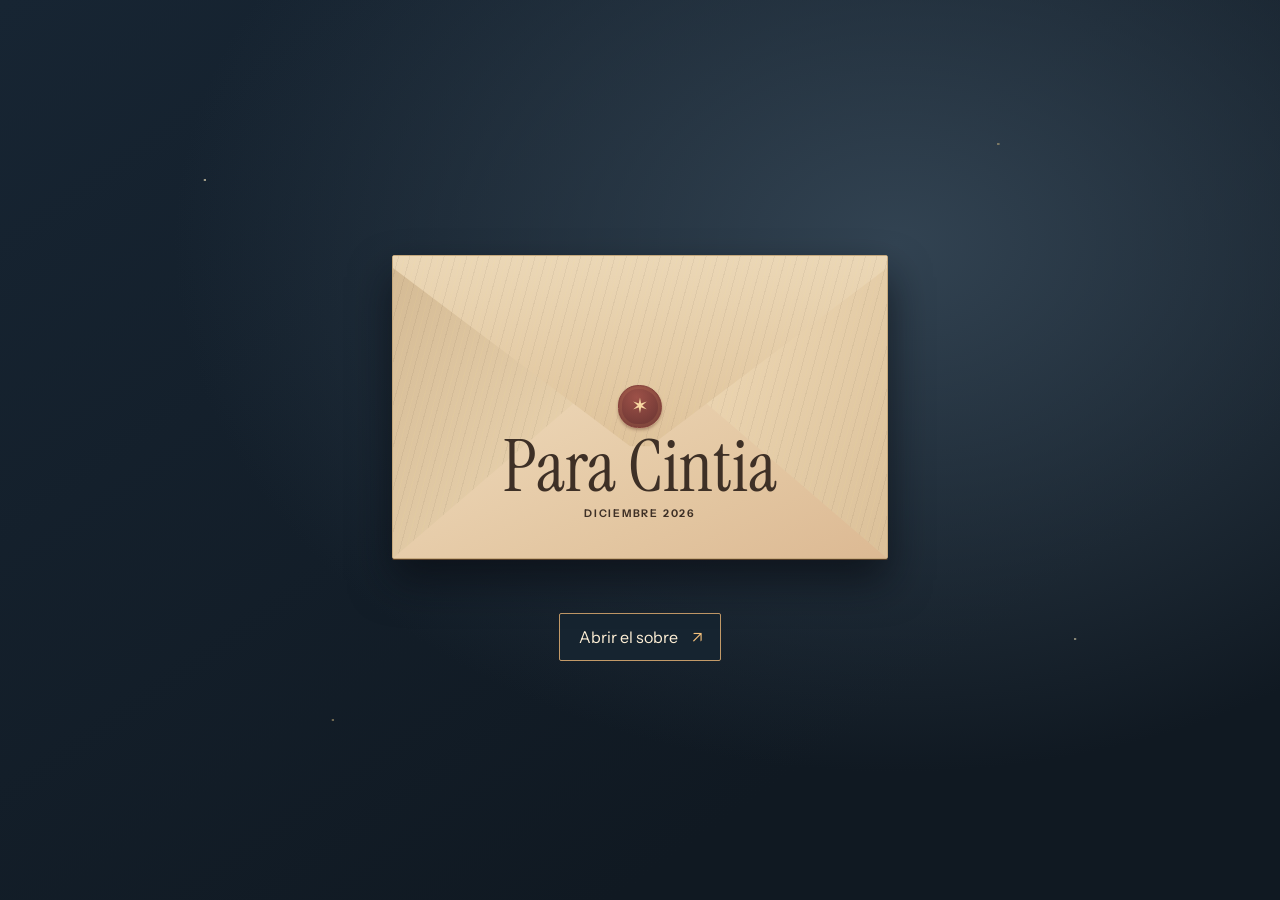
==== index.html @ b2760725 "Simplificar la cabecera del calendario" ====
<!doctype html>
<html lang="es">
<head>
  <meta charset="utf-8">
  <meta name="viewport" content="width=device-width, initial-scale=1">
  <meta name="theme-color" content="#111d29">
  <title>Diciembre para Cintia</title>
  <link rel="stylesheet" href="./estilos.css">
  <script defer src="./escape-room.js"></script>
  <script defer src="./calendario-publicado.js"></script>
  <script defer src="./vista-reto.js"></script>
  <script defer src="./app.js"></script>
</head>
<body>
  <main>
    <section id="portada" aria-labelledby="dedicatoria">
      <div class="sobre">
        <div class="sobre-luz" aria-hidden="true"></div>
        <div class="sobre-carta" aria-hidden="true"></div>
        <div class="sobre-pliegues" aria-hidden="true"></div>
        <div class="sobre-solapa" aria-hidden="true"></div>
        <div class="sobre-frente">
          <span class="sello" aria-hidden="true">✶</span>
          <h1 id="dedicatoria">Para Cintia</h1>
          <p class="fecha">DICIEMBRE 2026</p>
        </div>
      </div>
      <button id="abrir" class="boton" type="button">Abrir el sobre <span aria-hidden="true">↗</span></button>
    </section>

    <section id="calendario" aria-labelledby="titulo-calendario" hidden>
      <header class="introduccion">
        <h1 id="titulo-calendario" tabindex="-1">Calendario<br> <em>de Adviento</em></h1>
      </header>

      <div class="escena">
        <div class="luna" aria-hidden="true"></div>
        <div class="casa">
          <div class="tejado" aria-hidden="true">
            <span class="chimenea"></span>
            <div class="fronton"><span></span></div>
          </div>
          <div class="fachada">
            <div id="puertas" class="puertas" role="group" aria-label="Puertas del calendario"></div>
          </div>
          <div class="escalones" aria-hidden="true"></div>
        </div>
        <div class="abeto abeto-izquierdo" aria-hidden="true"></div>
        <div class="abeto abeto-derecho" aria-hidden="true"></div>
        <div class="suelo" aria-hidden="true"></div>
      </div>
      <button class="boton" id="abrir-cuaderno" type="button" aria-haspopup="dialog">Cuaderno</button>
    </section>
  </main>

  <dialog id="sorpresa" aria-labelledby="titulo">
    <span class="limite-foco" id="inicio-tarjeta" tabindex="0"></span>
    <form class="barra-tarjeta" method="dialog">
      <p id="dia" class="fecha"></p>
      <button class="cerrar" aria-label="Cerrar sorpresa" autofocus>×</button>
    </form>
    <h2 id="titulo"></h2>
    <div id="contenido"></div>
    <span class="limite-foco" id="fin-tarjeta" tabindex="0"></span>
  </dialog>

  <dialog id="cuaderno" aria-labelledby="titulo-cuaderno">
    <span class="limite-foco" tabindex="0"></span>
    <form class="barra-tarjeta" method="dialog">
      <span class="fecha">Evidencias ganadas</span>
      <button class="cerrar" aria-label="Cerrar cuaderno" autofocus>×</button>
    </form>
    <h2 id="titulo-cuaderno">Cuaderno</h2>
    <div id="tarjetas-cuaderno"></div>
    <span class="limite-foco" tabindex="0"></span>
  </dialog>
</body>
</html>
---- estilos.css ----
@font-face {
  font-family: "Instrument Serif";
  src: url("./fuentes/instrument-serif.ttf") format("truetype");
  font-display: swap;
}

@font-face {
  font-family: "Instrument Serif";
  src: url("./fuentes/instrument-serif-italica.ttf") format("truetype");
  font-style: italic;
  font-display: swap;
}

@font-face {
  font-family: "Instrument Sans";
  src: url("./fuentes/instrument-sans.ttf") format("truetype");
  font-weight: 400 700;
  font-display: swap;
}

:root {
  color-scheme: dark;
  --noche: #111d29;
  --marfil: #f4e6cf;
  --ambar: #f4c17c;
  --verde: #253d36;
  --tinta: #252a23;
  --serif: "Instrument Serif", Georgia, serif;
  --sans: "Instrument Sans", system-ui, sans-serif;
  --fibra: repeating-linear-gradient(105deg, #fff07a0c 0 1px, transparent 1px 5px, #1d140a0d 5px 6px, transparent 6px 11px);
  --giro: cubic-bezier(.21, .75, .22, 1);
}

* { box-sizing: border-box; }
[hidden] { display: none !important; }

body {
  min-height: 100svh;
  margin: 0;
  color: var(--marfil);
  background:
    radial-gradient(ellipse at 70% 27%, #324352 0%, transparent 57%),
    linear-gradient(145deg, #172533, #101922 74%);
  font: 1rem/1.55 var(--sans);
}

button { font: inherit; color: inherit; cursor: pointer; }

button:focus-visible, a:focus-visible, summary:focus-visible {
  outline: 2px solid #f8d093;
  outline-offset: 4px;
}

h1, h2, p { margin: 0; }
h1, h2 { font-family: var(--serif); font-weight: 400; }

.fecha {
  font-size: .66rem;
  font-weight: 650;
  letter-spacing: .17em;
  text-transform: uppercase;
}

#portada {
  min-height: 100svh;
  display: grid;
  place-content: center;
  justify-items: center;
  gap: clamp(2.25rem, 6vh, 3.5rem);
  padding: 5rem 1.125rem 4rem;
  overflow: hidden;
  background:
    radial-gradient(circle at 16% 20%, #f5e6bc9c 0 1px, transparent 1.5px),
    radial-gradient(circle at 78% 16%, #e7c9876e 0 1px, transparent 1.5px),
    radial-gradient(circle at 84% 71%, #f5e6bc80 0 1px, transparent 1.5px),
    radial-gradient(circle at 26% 80%, #e7c9876e 0 1px, transparent 1.5px);
}

.sobre {
  position: relative;
  display: grid;
  place-items: center;
  isolation: isolate;
  width: min(31rem, calc(100vw - 2.25rem));
  aspect-ratio: 1.63;
  perspective: 56rem;
  border: 1px solid #c5a87d;
  border-radius: 2px;
  background: var(--fibra), linear-gradient(150deg, #b09570, #e3ca9f);
  box-shadow: 0 1px 0 #563e28, 0 1.35rem 2.5rem #070b11a8;
  transition: transform 560ms var(--giro), opacity 270ms ease 350ms;
}

.sobre > div { position: absolute; inset: 0; }

.sobre .sobre-luz {
  inset: 4% -12% 10%;
  border-radius: 50%;
  opacity: 0;
  z-index: -1;
  background: #ffbd64;
  filter: blur(2.3rem);
  transition: transform 510ms var(--giro), opacity 420ms ease;
}

.sobre .sobre-carta {
  inset: 9% 8% 7%;
  border: 1px solid #f1d6ac;
  background: var(--fibra), linear-gradient(180deg, #fff6df, #ecd5ad);
  transition: transform 520ms var(--giro) 85ms;
}

.sobre-pliegues {
  background: var(--fibra),
    linear-gradient(122deg, #d4ba94, #ecd6b3 54%, #dbc099);
  clip-path: polygon(0 0, 50% 56%, 100% 0, 100% 100%, 0 100%);
}

.sobre-pliegues::after {
  content: "";
  position: absolute;
  inset: 0;
  background: linear-gradient(155deg, #f5e5ca, #e3c6a1 72%, #dcb993);
  clip-path: polygon(0 100%, 50% 30%, 100% 100%);
}

.sobre-solapa {
  transform-origin: center top;
  background: var(--fibra), linear-gradient(180deg, #ebd7b6, #d8b78b);
  clip-path: polygon(0 0, 100% 0, 100% 4%, 52% 63%, 48% 63%, 0 4%);
  transition: transform 560ms var(--giro);
}

.sobre .sobre-frente {
  inset: auto 0 12%;
  display: grid;
  justify-items: center;
  color: #3e3026;
  transition: opacity 220ms ease;
}

.sello {
  display: grid;
  place-items: center;
  width: clamp(1.7rem, 7vw, 2.7rem);
  aspect-ratio: 1;
  border: 1px solid #86433c;
  border-radius: 47% 52% 49% 46%;
  background: radial-gradient(circle at 42% 28%, #9d5148, #63312f);
  box-shadow: inset 0 0 0 3px #e59c6e24, 0 2px 3px #60382661;
  color: #f9d8a3;
  font-size: clamp(.9rem, 3vw, 1.3rem);
}

.sobre h1 { font-size: clamp(2.25rem, 10vw, 4.5rem); line-height: 1.08; }

.boton {
  display: flex;
  align-items: center;
  gap: .85rem;
  min-height: 3rem;
  padding: .6rem 1.05rem .6rem 1.2rem;
  border: 1px solid #c39a68;
  border-radius: 2px;
  background: #162430;
  color: #fff0d6;
  transition: background 160ms ease, opacity 240ms ease, transform 240ms ease;
}

.boton:hover { background: #283b46; }
.boton span { color: var(--ambar); }

.abriendo .sobre { transform: translateY(.6rem) scale(1.035); opacity: 0; }
.abriendo .sobre-solapa { transform: rotateX(171deg); }
.abriendo .sobre-carta { transform: translateY(-57%); }
.abriendo .sobre-luz { transform: scale(1.45); opacity: .76; }
.abriendo .sobre-frente { opacity: 0; }
.abriendo .boton { opacity: 0; transform: translateY(.4rem); pointer-events: none; }

#calendario {
  width: min(76rem, 100%);
  margin-inline: auto;
  padding: clamp(2rem, 6vw, 4.5rem) clamp(.75rem, 4vw, 3rem) 2rem;
  animation: aparecer 460ms var(--giro) both;
}

@keyframes aparecer {
  from { opacity: 0; transform: translateY(.7rem); }
  to { opacity: 1; transform: none; }
}

.introduccion { max-width: 34rem; margin: 0 auto 1.6rem; padding-inline: .45rem; }

.introduccion h1 {
  margin: .42rem 0 .8rem;
  font-size: clamp(3.25rem, 11vw, 6.65rem);
  line-height: .91;
  letter-spacing: -.025em;
}

.introduccion h1:focus { outline: none; }
.introduccion em { color: #edc58f; font-weight: 400; }

.escena {
  isolation: isolate;
  position: relative;
  width: min(100%, 39rem);
  margin: 0 auto;
  padding: 1.2rem clamp(.72rem, 4vw, 2.7rem) 1.9rem;
  background:
    radial-gradient(circle at 17% 5%, #f7e8c1be 0 1px, transparent 1.5px),
    radial-gradient(circle at 88% 15%, #f7e8c1a6 0 1px, transparent 1.5px),
    radial-gradient(circle at 55% 2%, #e5d4aeab 0 1px, transparent 1.5px),
    radial-gradient(circle at 6% 30%, #f7e8c18c 0 1px, transparent 1.5px);
}

.luna {
  position: absolute;
  z-index: -2;
  top: 0;
  right: 9%;
  width: clamp(2.55rem, 8vw, 4.25rem);
  aspect-ratio: 1;
  border-radius: 50%;
  background: var(--fibra), radial-gradient(circle at 38% 26%, #f0dcaf, #b8a882);
  box-shadow: 0 0 2rem #e4c98a36;
}

.casa { position: relative; }
.tejado { position: relative; height: clamp(5.3rem, 17vw, 10.2rem); margin-inline: -.65rem; }

.chimenea {
  position: absolute;
  z-index: -1;
  top: 19%;
  left: 20%;
  width: 8%;
  height: 66%;
  border-top: .28rem solid #f1e3ca;
  background: var(--fibra), repeating-linear-gradient(#714b46 0 .6rem, #543835 .6rem .67rem);
  box-shadow: inset .23rem 0 #e1a77d45, .25rem .1rem 0 #0d181d66;
}

.fronton {
  position: absolute;
  inset: 0;
  display: grid;
  place-items: end center;
  padding-bottom: .8rem;
  background: #eddfc6;
  clip-path: polygon(50% 0, 100% 92%, 100% 100%, 0 100%, 0 92%);
}

.fronton::before, .fronton::after {
  content: "";
  position: absolute;
  clip-path: polygon(50% 0, 100% 100%, 0 100%);
}

.fronton::before {
  inset: .48rem .8rem .25rem;
  background: #95684d;
}

.fronton::after {
  inset: .9rem 1.8rem .55rem;
  background: var(--fibra),
    repeating-linear-gradient(0deg, #3c262b00 0 .48rem, #2a1e2a4d .49rem .54rem),
    linear-gradient(130deg, #764d4a, #4c333b);
}

.fronton span {
  position: relative;
  z-index: 1;
  width: clamp(1.85rem, 7vw, 3.2rem);
  aspect-ratio: 1;
  border: 3px solid #cfa777;
  border-radius: 50%;
  background: linear-gradient(0deg, transparent 47%, #a67751 47% 54%, transparent 54%),
    linear-gradient(90deg, transparent 47%, #a67751 47% 54%, transparent 54%),
    radial-gradient(circle at 42% 62%, #e2a255, #634b3f 79%);
  box-shadow: 0 2px 0 #37232a, 0 0 0 2px #392a2b;
}

.fachada {
  position: relative;
  padding: clamp(.6rem, 2.5vw, 1.4rem) clamp(.53rem, 3vw, 1.75rem) .75rem;
  border: 1px solid #ad896a;
  border-top: .32rem solid #f0e1c7;
  border-bottom: .4rem solid #a7876c;
  background: var(--fibra),
    linear-gradient(90deg, #f1cf9522, transparent 14% 85%, #101b15a6),
    repeating-linear-gradient(0deg, #283e37 0 .65rem, #172d28 .66rem .7rem);
  box-shadow: inset 0 .32rem 0 #7e6850, 0 .75rem 2rem #070d137d;
}

.fachada::before, .fachada::after {
  content: "";
  pointer-events: none;
  position: absolute;
  top: .28rem;
  bottom: 0;
  width: .29rem;
  background: repeating-linear-gradient(0deg, #c5a17c00 0 .68rem, #c5a17c30 .68rem .73rem),
    linear-gradient(90deg, #96765b, #c4a580 50%, #5a4c3c);
}

.fachada::before { left: 0; }
.fachada::after { right: 0; }

.puertas {
  display: grid;
  grid-template-columns: repeat(4, minmax(0, 1fr));
  gap: clamp(.65rem, 2.5vw, 1.1rem) clamp(.35rem, 2.1vw, 1rem);
}

.ventana {
  --borde: #d2ac80;
  --hoja: #375249;
  --cristal: #795b40;
  --cristal-borde: #4d4433;
  position: relative;
  isolation: isolate;
  align-self: end;
  display: grid;
  place-items: center;
  min-width: 44px;
  min-height: 44px;
  height: clamp(3.05rem, 10vw, 4.4rem);
  padding: 0;
  border: 1px solid var(--borde);
  border-radius: .95rem .95rem 2px 2px;
  color: #fff4db;
  background: #1b2522;
  box-shadow: inset 0 0 0 2px #5a4939, 0 3px 3px #101c19b0;
  perspective: 20rem;
}

.ventana::after {
  content: "";
  position: absolute;
  inset: auto -2px -4px;
  height: 4px;
  border-radius: 2px 2px 0 0;
  background: linear-gradient(#eddec2 0 53%, #a78867 54% 80%, #634e3f 81%);
  pointer-events: none;
}

.hueco, .hojas { position: absolute; inset: 3px; border-radius: inherit; }
.hueco {
  background: radial-gradient(ellipse at 50% 64%, #fff0b7 0%, #f5ab52 53%, #6d412c);
  opacity: .35;
  transition: opacity 350ms ease;
}

.hojas { display: flex; }
.hojas span {
  width: 100%;
  border: 2px solid var(--hoja);
  border-radius: inherit;
  transform-origin: left center;
  background:
    linear-gradient(90deg, transparent 47%, #e7c69539 47% 53%, transparent 53%),
    linear-gradient(0deg, transparent 48%, #e7c6953a 48% 53%, transparent 53%),
    radial-gradient(ellipse at 48% 58%, var(--cristal), var(--cristal-borde));
  box-shadow: inset 0 0 0 1px #ccad865c, 1px 1px 2px #0d1513aa;
  transition: transform 455ms var(--giro);
}

.numero {
  z-index: 1;
  display: grid;
  place-items: center;
  min-width: 1.56rem;
  height: 1.56rem;
  padding-inline: .15rem;
  border: 1px solid #caa97d8f;
  border-radius: 2px;
  background: #24342e;
  font-size: clamp(.94rem, 3vw, 1.08rem);
  font-weight: 650;
  font-variant-numeric: tabular-nums;
  line-height: 1;
  pointer-events: none;
  transition: opacity 200ms ease;
}

.estado {
  z-index: 1;
  position: absolute;
  top: 0;
  right: 2px;
  color: #fff3d3;
  font-size: .71rem;
  line-height: 1;
  text-shadow: 0 1px 2px #1b1814, 0 0 3px #1b1814;
  pointer-events: none;
}

.ventana[data-estado="futura"] {
  --borde: #9d8971;
  --hoja: #31413e;
  --cristal: #263739;
  --cristal-borde: #16252b;
  cursor: default;
}

.ventana[data-estado="futura"] .numero { border-style: dashed; color: #ece3d0; }
.ventana[data-estado="abierta"] { --cristal: #a56d40; --cristal-borde: #745236; }
.ventana[data-estado="destacada"] { --cristal: #ffcc7e; --cristal-borde: #ad683a; --borde: #f4d29d; }

@media (hover: hover) {
  .ventana:enabled:hover { --borde: #ffe3ab; --cristal: #dca163; }
}

.ventana.girada { z-index: 2; }
.girada .hojas span { transform: rotateY(-113deg); }
.girada .hueco { opacity: 1; }
.girada .numero, .girada .estado { opacity: 0; }

.ventana:nth-child(21) { grid-column: 1; }
.ventana:nth-child(22) { grid-column: 2 / 4; justify-self: center; width: calc((100% - clamp(.35rem, 2.1vw, 1rem)) / 2); }
.ventana:nth-child(23) { grid-column: 4; }

.ventana.portal {
  grid-column: 2 / 4;
  justify-self: center;
  width: min(100%, 9.75rem);
  height: clamp(4.5rem, 16vw, 7.1rem);
  --hoja: #603934;
  --borde: #d0a676;
  border: 3px double var(--borde);
  border-radius: 46% 46% 2px 2px / 35% 35% 2px 2px;
}

.portal .hojas span { width: 50%; border-radius: 75% 0 0 2px / 38% 0 0 2px; border-width: 3px; }
.portal .hojas span:last-child { border-radius: 0 75% 2px 0 / 0 38% 2px 0; transform-origin: right center; }
.portal .numero { background: #683e37; }
.portal.girada .hojas span:last-child { transform: rotateY(113deg); }
.portal .hueco { box-shadow: 0 0 1.6rem .2rem #fcb46176; }

.escalones {
  width: min(50%, 11rem);
  height: .85rem;
  margin: 0 auto;
  background: repeating-linear-gradient(0deg, #8a725e 0 2px, #d2bea2 2px 5px);
  clip-path: polygon(9% 0, 91% 0, 100% 100%, 0 100%);
}

.suelo {
  position: absolute;
  z-index: -2;
  inset: auto 0 1rem;
  height: 1.4rem;
  border-radius: 50%;
  background: linear-gradient(180deg, #b6c5c3, #566c72);
  box-shadow: 0 .35rem 0 #2e444e, 0 .7rem 2rem #0b141c;
}

.abeto {
  position: absolute;
  z-index: -1;
  bottom: 1.6rem;
  width: clamp(1.6rem, 7vw, 4rem);
  height: clamp(4rem, 17vw, 9rem);
  background: var(--fibra), linear-gradient(100deg, #50665b, #233a34 62%, #162b25);
  clip-path: polygon(50% 0, 76% 35%, 66% 34%, 89% 64%, 77% 63%, 100% 92%, 57% 97%, 57% 100%, 44% 100%, 44% 96%, 0 92%, 23% 63%, 11% 64%, 34% 34%, 24% 35%);
}

.abeto-izquierdo { left: 0; }
.abeto-derecho { right: 0; transform: scale(.78); transform-origin: bottom right; }

.modal-abierto { overflow: hidden; }

dialog {
  width: min(calc(100% - 1.5rem), 34rem);
  max-height: min(calc(100% - 1.5rem), 48rem);
  padding: 0 clamp(1.05rem, 5vw, 2.2rem) clamp(1.4rem, 5vw, 2.2rem);
  border: 1px solid #b39972;
  border-radius: 4px;
  background: var(--fibra), linear-gradient(128deg, #fff4db, #eedcbd);
  color: var(--tinta);
  color-scheme: light;
  box-shadow: 0 .95rem 3rem #0a1119b0, inset 0 0 0 5px #a87f5224;
  overscroll-behavior: contain;
}

dialog[open] {
  animation: sacar-tarjeta 350ms var(--giro) both;
}

dialog::backdrop { background: #09131bcc; animation: velar 350ms ease both; }
.tarjeta-final::backdrop { background: radial-gradient(ellipse at center, #623e2ba6, #111923dd); }

@keyframes velar { from { opacity: 0; } to { opacity: 1; } }
@keyframes sacar-tarjeta {
  from { opacity: 0; transform: translate(var(--origen-x, 0), var(--origen-y, 0)) scale(.15); }
  to { opacity: 1; transform: none; }
}

.barra-tarjeta {
  position: sticky;
  inset-block-start: 0;
  z-index: 2;
  display: flex;
  justify-content: space-between;
  align-items: center;
  gap: .5rem;
  margin: 0 -.3rem .3rem;
  padding: .6rem .3rem .3rem;
  background: #faebd0;
}

.limite-foco {
  position: absolute;
  width: 1px;
  height: 1px;
  overflow: hidden;
  clip-path: inset(50%);
  pointer-events: none;
}

dialog .fecha { color: #745139; }
dialog h2 { margin-bottom: .75rem; color: #463025; font-size: clamp(2.4rem, 8vw, 3.7rem); line-height: .95; }
dialog p { white-space: pre-wrap; }
dialog a { color: #653736; text-underline-offset: .15em; }
dialog :focus-visible { outline-color: #793d34; }

.cerrar {
  display: grid;
  place-items: center;
  width: 44px;
  height: 44px;
  padding: 0;
  border: 1px solid #a58566;
  border-radius: 50%;
  background: #faeed7;
  color: #59382f;
  font-size: 1.5rem;
  line-height: 1;
}

#contenido { display: grid; gap: .95rem; overflow-wrap: anywhere; }
.galeria { display: grid; grid-template-columns: repeat(auto-fit, minmax(min(100%, 11rem), 1fr)); gap: .55rem; }
.galeria img { display: block; width: 100%; aspect-ratio: 4 / 3; object-fit: cover; }
dialog audio, dialog video { display: block; width: 100%; min-width: 0; }
dialog details, .pista { padding: .65rem .85rem; border: 1px solid #bc9b77; background: #d9bb8d32; }
dialog details p, .pista p { margin-top: .35rem; }
dialog summary { cursor: pointer; font-weight: 650; }

@media (min-width: 54rem) {
  #calendario {
    display: grid;
    grid-template-columns: minmax(16rem, .79fr) minmax(0, 1.4fr);
    align-items: start;
    column-gap: clamp(1rem, 4vw, 4.5rem);
    padding-top: 3.1rem;
  }
  .introduccion { margin: clamp(3.2rem, 13vh, 8rem) 0 0; }
  .introduccion h1 { font-size: clamp(3.85rem, 7vw, 6.3rem); }
  .introduccion em { font-size: .85em; white-space: nowrap; }
  #abrir-cuaderno { grid-column: 2; }
}

@media (prefers-reduced-motion: reduce) {
  *, *::before, *::after { animation-duration: 0s !important; transition-duration: 0s !important; transition-delay: 0s !important; }
}

/* Retos, llaves y cuaderno */
#abrir-cuaderno { margin-inline: auto; min-height: 44px; }
.ventana[data-estado="sin-llave"] {
  --hoja: #423d40;
  --cristal: #3e3b49;
  --cristal-borde: #252834;
  cursor: default;
}
.ventana[data-estado="resuelta"] { --cristal: #87623d; --cristal-borde: #475441; }
.ventana[data-estado="resuelta"] .numero { background: #294539; }
.ventana[data-estado="abierta"] { --cristal: #d3a165; --cristal-borde: #875237; }

.control-reto {
  min-height: 44px;
  min-width: 44px;
  padding: .45rem .75rem;
  border: 1px solid #987b5c;
  border-radius: 3px;
  background: #faefd9;
  color: #3c3329;
  font-weight: 600;
}
.control-reto.principal { background: #2b473a; color: #fff3d7; border-color: #2b473a; }
.control-reto:disabled, .control-reto[aria-disabled="true"] { opacity: .58; cursor: default; }
.form-reto { display: grid; gap: .55rem; justify-items: start; }
.form-reto > label, .opciones-reto, .piezas-reto { width: 100%; }
.form-reto label { font-weight: 600; }
.form-reto input[type="text"] {
  display: block;
  width: 100%;
  min-height: 44px;
  margin-top: .3rem;
  padding: .45rem .6rem;
  border: 1px solid #987b5c;
  border-radius: 3px;
  background: #fff8e9;
  color: #2b3029;
  font: inherit;
}
.opciones-reto { min-width: 0; margin: 0; padding: .35rem .55rem; border: 1px solid #b49472; }
.opciones-reto legend { padding-inline: .25rem; font-weight: 600; }
.opciones-reto label { display: flex; align-items: center; gap: .55rem; min-height: 44px; cursor: pointer; }
.opciones-reto input { accent-color: #284839; }
.piezas-reto { display: grid; gap: .4rem; padding-left: 1.3rem; margin: .2rem 0; }
.piezas-reto li { padding: .35rem; border: 1px solid #bd9b74; background: #fff3dc; }
.piezas-reto li span { display: block; margin-bottom: .3rem; }
.piezas-reto button { margin-right: .25rem; }
.foto-reto { display: block; max-width: 100%; max-height: 55svh; object-fit: contain; }
.apoyo-reto, .pistas-reto, .resultado-reto, .evidencia {
  padding: .7rem .85rem;
  border: 1px solid #bc9b77;
  background: #d9bb8d32;
  white-space: pre-wrap;
  overflow-wrap: anywhere;
}
.resultado-reto { background: #c8d4b566; border-color: #778d6b; }
.resultado-reto > * + * { margin-top: .6rem; }
.pistas-reto ol:empty, .feedback-reto:empty { display: none; }
.pistas-reto ol { padding-left: 1.25rem; }
.pistas-reto ol li + li { margin-top: .4rem; }
.pistas-reto .control-reto { margin-top: .5rem; }
.pistas-reto h3, .resultado-reto h3, .evidencia h3 { margin: 0; font-size: 1.1rem; }
.pregunta-reto { font-weight: 700; }
.feedback-reto { color: #773b38; }
#tarjetas-cuaderno { display: grid; gap: .65rem; }
details .evidencia { margin-top: .5rem; }
.solo-lector {
  position: absolute;
  width: 1px;
  height: 1px;
  overflow: hidden;
  clip-path: inset(50%);
  white-space: nowrap;
}
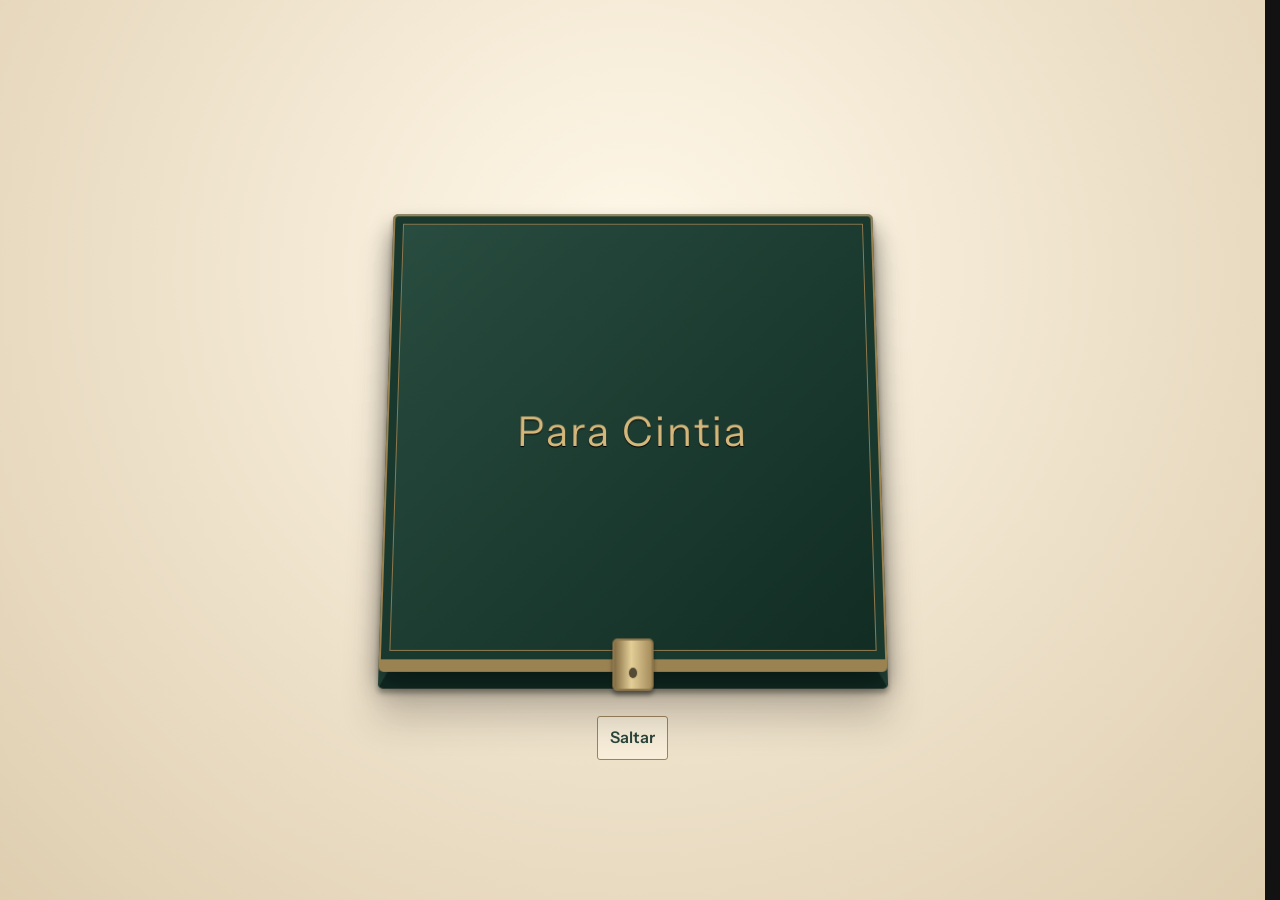
==== commit ac4209d2: "Añadir caja de Adviento, cerradura y desenlace del habitante" ====
--- a/index.html
+++ b/index.html
@@ -6,26 +6,20 @@
   <meta name="theme-color" content="#111d29">
   <title>Diciembre para Cintia</title>
   <link rel="stylesheet" href="./estilos.css">
+  <link rel="stylesheet" href="./experiencias.css">
   <script defer src="./escape-room.js"></script>
   <script defer src="./calendario-publicado.js"></script>
+  <script defer src="./recursos-reto.js"></script>
+  <script defer src="./retos-avanzados.js"></script>
+  <script defer src="./mecanismos.js"></script>
+  <script defer src="./experiencias.js"></script>
   <script defer src="./vista-reto.js"></script>
   <script defer src="./app.js"></script>
 </head>
 <body>
   <main>
     <section id="portada" aria-labelledby="dedicatoria">
-      <div class="sobre">
-        <div class="sobre-luz" aria-hidden="true"></div>
-        <div class="sobre-carta" aria-hidden="true"></div>
-        <div class="sobre-pliegues" aria-hidden="true"></div>
-        <div class="sobre-solapa" aria-hidden="true"></div>
-        <div class="sobre-frente">
-          <span class="sello" aria-hidden="true">✶</span>
-          <h1 id="dedicatoria">Para Cintia</h1>
-          <p class="fecha">DICIEMBRE 2026</p>
-        </div>
-      </div>
-      <button id="abrir" class="boton" type="button">Abrir el sobre <span aria-hidden="true">↗</span></button>
+      <button id="abrir" type="button">Abrir caja</button>
     </section>
 
     <section id="calendario" aria-labelledby="titulo-calendario" hidden>
@@ -50,6 +44,7 @@
         <div class="suelo" aria-hidden="true"></div>
       </div>
       <button class="boton" id="abrir-cuaderno" type="button" aria-haspopup="dialog">Cuaderno</button>
+      <button class="repetir-introduccion" id="repetir-introduccion" type="button">Volver a abrir la caja</button>
     </section>
   </main>
 
--- a/estilos.css
+++ b/estilos.css
@@ -640,3 +640,255 @@
   clip-path: inset(50%);
   white-space: nowrap;
 }
+
+/* Objetos de papel de la campaña */
+.recurso-reto { width: 100%; padding: .65rem; border: 1px solid #b59773; background: #f7ead0; }
+.recurso-reto .dibujo-reto { display: block; width: 5.5rem; height: 5.5rem; margin: .1rem auto .6rem; }
+.dibujo-reto { width: 3rem; height: 3rem; fill: #e4ca9d; stroke: #5e4936; stroke-width: 2; stroke-linejoin: round; stroke-linecap: round; }
+.recurso-conversacion { display: grid; gap: .5rem; }
+.fecha-chat { text-align: center; font-size: .85rem; border-block: 1px solid #b59773; padding: .35rem 0; }
+.burbuja-reto { padding: .6rem .7rem; max-width: 88%; border: 1px solid #c0aa87; border-radius: .7rem .7rem .7rem 0; background: #fffbec; }
+.burbuja-reto:nth-child(odd) { justify-self: end; border-radius: .7rem .7rem 0 .7rem; background: #dae3cd; }
+.fichas-reto { display: grid; grid-template-columns: repeat(2, minmax(0, 1fr)); gap: .5rem; }
+.ficha-reto { display: grid; grid-template-columns: auto 1fr; align-items: center; gap: .3rem; padding: .5rem; border: 1px solid #a58964; background: #fff4dc; }
+.ficha-reto .dibujo-reto { grid-row: span 2; width: 1.7rem; height: 2.5rem; margin: 0; }
+.ficha-reto small { font-weight: 700; }
+.ficha-reto strong { font-size: 1.25rem; }
+.flor-reto { position: relative; width: min(100%, 14.5rem); aspect-ratio: 1; margin: .2rem auto; }
+.recurso-reto .flor-reto > svg { width: 100%; height: 100%; fill: #d3ad76; margin: 0; }
+.petalo { position: absolute; display: grid; justify-items: center; color: #322d22; background: #f9eed9; border-radius: .4rem; padding: .2rem; min-width: 2.8rem; line-height: 1.15; }
+.petalo small { font: 600 .7rem var(--sans); }
+.petalo strong { font: 700 1.3rem var(--sans); }
+.petalo[data-posicion="1"] { top: 10%; left: 50%; transform: translateX(-50%); }
+.petalo[data-posicion="2"] { right: 7%; top: 50%; transform: translateY(-50%); }
+.petalo[data-posicion="3"] { bottom: 9%; left: 50%; transform: translateX(-50%); }
+.petalo[data-posicion="4"] { left: 7%; top: 50%; transform: translateY(-50%); }
+.petalo.marcado { outline: 3px solid #793a32; background: #edd1aa; }
+.petalo.marcado::after { content: "◆"; color: #793a32; font-size: 1.3rem; }
+.evidencia .recurso-reto { margin-top: .5rem; }
+.evidencia .dibujo-reto { width: 3rem; height: 3rem; }
+.evidencia .flor-reto .dibujo-reto { width: 100%; height: 100%; }
+.cuadricula-reto { display: grid; gap: .3rem; width: 100%; max-width: 23rem; margin: .5rem auto; }
+.fila-reto { display: grid; grid-template-columns: repeat(var(--columnas), minmax(0, 1fr)); gap: .3rem; }
+.casilla-reto { position: relative; display: grid; place-items: center; min-height: 44px; min-width: 0; padding: .3rem .05rem; font: 600 clamp(.85rem, 4vw, 1.2rem)/1.2 var(--sans); border: 1px solid #ad8f68; background: #fff8e6; }
+.casilla-reto.tapada { background: repeating-linear-gradient(45deg, #bea681 0 3px, #d0b992 3px 8px); color: transparent; }
+.paso-ruta { position: absolute; top: 1px; right: 2px; font-size: .65rem; color: #783932; }
+.recurso-reto > .control-reto { margin-top: .45rem; }
+.texto-espejo { font-weight: 650; text-align: center; letter-spacing: .09em; }
+.visor-reto { display: flex; flex-wrap: wrap; gap: .3rem; justify-content: center; margin-block: .5rem; }
+.visor-reto span { display: grid; place-items: center; min-height: 44px; min-width: 36px; border: 1px solid #795f44; background: #fff7e1; font-weight: 700; font-size: 1.3rem; }
+.teclas-reto { display: grid; grid-template-columns: repeat(3, 1fr); gap: .35rem; }
+.teclas-reto button:last-child { grid-column: span 2; }
+.palabra-reto { letter-spacing: .14em; font-size: clamp(1.1rem, 5vw, 1.6rem); text-align: center; font-weight: 650; }
+.nota-reto { white-space: pre-wrap; font: 1rem/1.7 var(--sans); }
+.fases-reto { display: grid; grid-template-columns: repeat(4, minmax(0, 1fr)); gap: .25rem; text-align: center; }
+.fases-reto figure { margin: 0; min-width: 0; font-size: .65rem; }
+.recurso-reto .fases-reto .dibujo-reto { width: 100%; height: auto; margin: 0; max-width: 3.7rem; }
+.fases-reto strong { display: block; margin-top: .3rem; font-size: 1.4rem; }
+.dibujo-reto.nueva { fill: #394247; }
+.dibujo-reto.llena { fill: #f6dfab; }
+.dibujo-reto.creciente { fill: #394247; }
+.dibujo-reto.menguante { fill: #394247; }
+.opciones-reto label:has(.dibujo-reto) { padding: .4rem; border: 1px solid #b59773; margin: .4rem 0; font-size: .95rem; }
+.opciones-reto label:has(input:checked) { background: #d4dfc7; outline: 2px solid #456444; }
+.piezas-reto li .dibujo-reto { float: right; width: 2.8rem; height: 2.8rem; }
+.segmentos-reto { width: 4rem; height: 5rem; padding: .2rem; background: #ead6b0; border: 1px solid #a58a65; }
+.segmentos-reto path { fill: none; stroke: #c5b18c; stroke-width: 5; stroke-linecap: square; }
+.segmentos-reto .encendido { stroke: #453c30; }
+.pasos-reto { display: grid; justify-content: center; }
+.comparacion-reto { display: grid; grid-template-columns: repeat(3, minmax(0, 1fr)); gap: .3rem; }
+.comparacion-reto figure { margin: .4rem 0; font-size: .75rem; }
+.comparacion-reto .segmentos-reto { max-width: 100%; }
+.portal-premio { position: relative; display: flex; width: 6rem; height: 5rem; margin: .5rem auto; perspective: 20rem; background: radial-gradient(ellipse, #ffe8a7, #d79b4f); border-radius: 40% 40% 0 0; }
+.portal-premio span { width: 50%; border: 2px solid #b39264; background: #6b4438; transform-origin: left; animation: premio-izquierda 900ms var(--giro) both; border-radius: 80% 0 0 0; }
+.portal-premio span:last-child { transform-origin: right; border-radius: 0 80% 0 0; animation-name: premio-derecha; }
+@keyframes premio-izquierda { to { transform: rotateY(-110deg); } }
+@keyframes premio-derecha { to { transform: rotateY(110deg); } }
+@media (prefers-reduced-motion: reduce) {
+  .portal-premio span { animation: none; transform: rotateY(-110deg); }
+  .portal-premio span:last-child { transform: rotateY(110deg); }
+}
+
+.nota-reflejada { transform: scaleX(-1); font-size: 1.15rem; font-weight: 650; text-align: center; line-height: 1.6; white-space: pre-wrap; }
+.papel-reflejado { padding: .85rem; background: #fff7e3; border: 1px solid #a48762; }
+.juego-especial { width: 100%; min-width: 0; display: grid; gap: .7rem; }
+.juego-especial label { display: block; font-weight: 600; }
+.juego-especial textarea, .juego-especial select {
+  width: 100%; min-height: 44px; padding: .45rem; color: #292f27; background: #fff7e6;
+  border: 1px solid #9e825f; border-radius: 3px; font: inherit;
+}
+.fichas-anagrama, .huecos-anagrama { display: grid; grid-template-columns: repeat(auto-fit, minmax(44px,1fr)); gap: .3rem; }
+.fichas-anagrama button, .huecos-anagrama button { padding: .3rem; }
+.huecos-anagrama button { background: #e6d1ab; }
+.palabra-ahorcado { display: flex; flex-wrap: wrap; gap: .2rem; }
+.palabra-ahorcado span { width: 1.55rem; min-height: 2rem; display: grid; place-items: center; border-bottom: 2px solid #997b59; font-weight: 700; }
+.teclado-letras { display: grid; grid-template-columns: repeat(auto-fit,minmax(44px,1fr)); gap: .25rem; }
+.teclado-letras button { padding: .25rem; }
+.luces-ahorcado { display: flex; flex-wrap: wrap; gap: .35rem; color: #926222; font-size: 1.4rem; }
+.juego-ascensor > svg { width: 6rem; height: 7rem; margin: 0 auto; }
+.visor-ascensor { display: block; width: 5rem; padding: .5rem; margin: auto; text-align: center; font-size: 1.7rem; border: 2px solid #9a7b52; background: #24372e; color: #f2d3a4; }
+.libreta-ascensor { margin: 0; padding-left: 1.45rem; }
+.libreta-ascensor li { padding: .45rem 0 .8rem; border-bottom: 1px solid #c3a47c; }
+.libreta-ascensor label { margin-top: .3rem; }
+.ruedas-lunares { display: grid; grid-template-columns: repeat(2,minmax(0,1fr)); gap: .6rem; }
+.ruedas-lunares .recurso-reto { padding: .25rem; }
+.ruedas-lunares .fases-reto { display: block; }
+.ruedas-lunares .fases-reto figure { font-size: .8rem; }
+.expresion-lunar { display: flex; flex-wrap: wrap; gap: .2rem; align-items: center; justify-content: center; }
+.expresion-lunar .recurso-reto { width: 3.5rem; padding: .1rem; border: 0; }
+.expresion-lunar .fases-reto { display: block; }
+.expresion-lunar .fases-reto figcaption { font-size: .65rem; }
+.tablero-scroll { max-width: 100%; min-width: 0; overflow-x: auto; padding-bottom: .6rem; overscroll-behavior-inline: contain; }
+.tablero-grande { display: grid; grid-template-columns: repeat(var(--columnas),44px); gap: 3px; width: max-content; background: #cfb78e; padding: 4px; }
+.casilla-grande { display: grid; place-items: center; width: 44px; min-height: 44px; padding: .1rem; border: 1px solid #9c805c; background: #fff7e6; color: #282e25; font-size: 1rem; font-weight: 650; position: relative; }
+.casilla-grande[aria-pressed="true"] { background: #d0dfbd; outline: 2px solid #395d3c; outline-offset: -3px; }
+.casilla-grande[data-marca="1"] { background: #33483c; color: #f9e3be; }
+.casilla-grande[data-marca="2"] { color: #8e4535; }
+.casilla-grande.pista-nonograma { opacity: 1; color: #483a2b; border: 0; font-size: .78rem; white-space: pre-wrap; }
+.papel-perforado .casilla-grande { background: #c3a57a; border: 1px solid #8e714e; }
+.papel-perforado [data-agujero="true"] { background: #fbefd6; border-radius: 50%; box-shadow: inset 2px 2px 2px #684b3544; }
+.casilla-grande.tapada { color: transparent; background: #c3a57a; }
+.selector-piezas { display: flex; flex-wrap: wrap; gap: .35rem; }
+.selector-piezas [aria-pressed="true"] { background: #344e3e; color: #fff1d4; }
+.piezas-perforado { min-width: 0; }
+.piezas-perforado.juntas { display: grid; grid-template-columns: repeat(auto-fit,minmax(min(100%,25rem),1fr)); gap: .7rem; }
+.piezas-perforado section { min-width: 0; }
+.itinerario { margin: 0; padding-left: 1.45rem; }
+.itinerario li { padding: .2rem 0; }
+.visor-fragmentos { display: grid; place-items: center; }
+.visor-fragmentos .segmentos-reto { width: 7rem; height: 8.5rem; }
+.visor-fragmentos[data-color="ámbar"] .encendido { stroke: #8a4a10; }
+.visor-fragmentos[data-color="azul"] .encendido { stroke: #205d87; }
+.visor-fragmentos[data-color="verde"] .encendido { stroke: #285d3b; }
+.ayuda-fotogramas { display: flex; gap: .5rem; flex-wrap: wrap; }
+.ayuda-fotogramas p { width: 100%; }
+
+/* Cuadro eléctrico */
+.cuadro-electrico {
+  display: grid;
+  grid-template-columns: repeat(3,minmax(0,1fr));
+  gap: .65rem;
+  padding: .85rem;
+  border: 5px double #9f8058;
+  border-radius: .5rem;
+  background:
+    radial-gradient(circle at 5px 5px,#cdb68e 0 2px,#443b2f 2px 4px,transparent 4px),
+    radial-gradient(circle at calc(100% - 5px) calc(100% - 5px),#cdb68e 0 2px,#443b2f 2px 4px,transparent 4px),
+    linear-gradient(125deg,#4b5044,#202e2a);
+  box-shadow: inset 0 0 0 3px #18261f, 0 4px 0 #6e604c;
+}
+.cuadro-electrico button {
+  position: relative; display: grid; justify-items: center; align-content: center;
+  min-width: 44px; min-height: 94px; padding: .25rem .1rem; gap: .12rem;
+  border: 1px solid #b4a17e; border-radius: .45rem; background: #1d2b28; color: #fff1d8;
+}
+.cuadro-electrico .numero-interruptor { font-size: .8rem; line-height: 1; }
+.bombilla-electrica {
+  width: 36px; height: 36px; fill: none; stroke: #cabda4; stroke-width: 2;
+}
+.bombilla-electrica .vidrio { fill: #59655c; transition: fill 160ms ease, filter 160ms ease; }
+.cuadro-electrico .encendida .vidrio { fill: #ffd08b; filter: drop-shadow(0 0 3px #edb15c); }
+.cuadro-electrico .seleccionado { box-shadow: inset 0 0 0 3px #efd6aa; outline: 2px dashed #efd6aa; outline-offset: 2px; }
+.cuadro-electrico .marca-interruptor { position: absolute; right: .18rem; top: .1rem; font-size: .8rem; }
+.estado-luz { font-size: .62rem; font-weight: 500; line-height: 1.2; }
+.contador-electrico { font-weight: 650; }
+.aviso-electrico:empty { display: none; }
+.ejemplo-electrico {
+  display: grid; grid-template-columns: repeat(3,2.5rem); gap: .3rem; justify-content: center; margin-top: .65rem;
+}
+.ejemplo-electrico span { display: grid; place-items: center; min-height: 2.5rem; border: 1px solid #a28d70; color: #6a604e; }
+.ejemplo-electrico .afectada { background: #e3c38e; color: #342e24; border: 2px solid #644f36; }
+.ejemplo-electrico .centro { outline: 2px dashed #415d45; outline-offset: 2px; }
+.config-luces { display: grid; grid-template-columns: repeat(3,minmax(0,1fr)); gap: .35rem; margin: .45rem 0; border: 1px solid #ad9370; }
+.config-luces label { display: flex !important; align-items: center; justify-content: center; gap: .5rem; min-height: 44px; border: 1px solid #b99c76; }
+@media (prefers-reduced-motion: reduce) {
+  .bombilla-electrica .vidrio { transition: none; }
+}
+
+/* Mecanismos de invierno */
+.mecanismo { display:grid; gap:.75rem; width:100%; min-width:0; }
+.pantalla-mecanismo { min-width:0; display:grid; gap:.7rem; }
+.controles-mecanismo,.herramientas-mecanismo { display:flex; flex-wrap:wrap; gap:.45rem; }
+.aviso-mecanismo:empty { display:none; }
+.tablero-tuberias { display:grid; grid-template-columns:repeat(var(--lado),minmax(44px,1fr)); gap:3px; min-width:240px; background:#c3ae8d; padding:4px; }
+.tablero-tuberias button { position:relative; min-width:44px; min-height:66px; padding:0; background:#ede0c7; border:1px solid #9b825f; border-radius:3px; }
+.tablero-tuberias button:disabled { cursor:default; opacity:1; box-shadow:inset 0 0 0 3px #756950; }
+.pieza-tubo { display:block; width:100%; height:48px; }
+.pieza-tubo g { transition:transform 160ms ease; }
+.metal-tubo { fill:none; stroke:#71695b; stroke-width:16; stroke-linecap:round; }
+.agua-tubo { fill:none; stroke:#9bbccc; stroke-width:8; opacity:0; transition:opacity 180ms ease; }
+.mojada .agua-tubo { opacity:1; }
+.junta-tubo { fill:#a28e6d; stroke:#514d40; }
+.etiqueta-tubo { display:block; min-height:17px; font-size:.6rem; font-weight:650; color:#4b4233; }
+.tablero-tuberias .rota { border:2px dashed #843c32; }
+.edificio-mantenimiento { display:block; width:min(100%,16rem); max-height:31rem; margin:auto; }
+.edificio-mantenimiento text { fill:#403a2e; font:14px var(--sans); }
+.fachada-ascensor { fill:#dac49e; stroke:#7e6749; stroke-width:3; }
+.planta-linea { stroke:#a18c6b; }
+.edificio-mantenimiento .planta-bloqueada { fill:#8b3c31; font-size:22px; }
+.chimenea-destino { fill:#9f6651; stroke:#624b38; stroke-width:2; }
+.edificio-mantenimiento .etiqueta-destino { font-size:9px; }
+.cabina-mantenimiento { transition:transform 200ms ease; fill:#345345; stroke:#f8dba0; stroke-width:2; }
+.visores-diagnostico { display:grid; grid-template-columns:repeat(2,minmax(0,1fr)); gap:.7rem; }
+.visores-diagnostico article { padding:.5rem; border:1px solid #b09570; background:#f3e4c7; }
+.visores-diagnostico h3 { margin:0 0 .3rem; font-size:1rem; }
+.visores-diagnostico .segmentos-reto { display:block; margin:auto; width:4.7rem; height:5.3rem; }
+.diagnostico-segmentos { display:flex; flex-wrap:wrap; align-items:center; gap:.25rem; font-size:.7rem; margin-top:.4rem; }
+.diagnostico-segmentos .segmentos-reto { width:2.6rem; height:3rem; margin:0; }
+.segmentos-reto .averiado { stroke:#9d3f30; stroke-dasharray:3 4; }
+.cifras-referencia { display:grid; grid-template-columns:repeat(5,minmax(0,1fr)); gap:.3rem; }
+.cifras-referencia figure { margin:0; text-align:center; }
+.cifras-referencia svg { width:100%; }
+.laberinto-anillos { display:block; width:100%; max-width:27rem; margin:auto; background:#dac9a6; border:2px solid #8b7652; border-radius:50%; }
+.anillo-giratorio { transform-origin:180px 180px; transition:transform 180ms ease; }
+.bolita-anillos { fill:#b75032; stroke:#fff0c5; stroke-width:2; transition:cx 150ms ease,cy 150ms ease; }
+.control-anillo { display:flex; width:100%; align-items:center; gap:.5rem; }
+.control-anillo span { flex:1; }
+.engranajes-svg { display:block; width:100%; background:#e2d0ad; border:1px solid #9d835d; }
+.rueda-dentada { transition:transform 180ms ease; }
+.rueda-dentada polygon { fill:#b79868; stroke:#5a5140; stroke-width:2; }
+.centro-engranaje { fill:#ecdbb7; stroke:#79694a; stroke-width:2; }
+.marca-engranaje { stroke:#783a2b; stroke-width:7; stroke-linecap:round; }
+.fondo-muesca-fija { fill:none; stroke:#fff3d4; stroke-width:10; stroke-linecap:round; }
+.muesca-fija { fill:none; stroke:#783a2b; stroke-width:4; stroke-linecap:butt; }
+.union-marcas { stroke:#783a2b; stroke-width:4; }
+.estado-marca-engranaje { text-anchor:middle; font:650 12px var(--sans); fill:#4a4232; }
+.objetivo-engranaje.alineado .fondo-muesca-fija { stroke:#dce7ce; }
+.etiqueta-engranaje { text-anchor:middle; font:15px var(--sans); fill:#463b2d; }
+.tapa-espejo { display:flex; align-items:center; gap:.5rem; padding:.5rem; border:1px solid #a78c62; }
+.tapa-espejo svg { width:2.8rem; height:2.8rem; }
+.discos-vitral,.modelos-vitral { display:grid; grid-template-columns:repeat(2,minmax(0,1fr)); gap:.6rem; }
+.discos-vitral>div,.modelos-vitral>div { padding:.4rem; text-align:center; border:1px solid #ad9470; }
+.discos-vitral button[aria-pressed="true"] { background:#395442; color:#fff0cf; }
+.disco-vitral { display:block; width:100%; max-width:8rem; margin:.4rem auto; transition:transform 160ms ease; }
+.giro-disco { display:flex; justify-content:center; gap:.3rem; }
+.giro-disco button { min-width:44px; }
+.modelos-vitral button { width:100%; font-size:.83rem; }
+.lampara-vitral { padding:.6rem; border:2px solid #ad8b52; background:#e9d5a9; text-align:center; }
+.lampara-vitral .disco-vitral { width:8rem; }
+.nonograma { grid-template-rows:minmax(var(--alto-pistas,44px),auto); }
+.nonograma .pista-nonograma { display:flex; gap:3px; padding:3px; align-items:center; justify-content:center; }
+.nonograma .columna-pistas { flex-direction:column; justify-content:end; }
+.nonograma .fila-pistas { flex-wrap:wrap; }
+.ficha-pista { display:grid; place-items:center; min-width:16px; height:20px; background:#f5e6c7; border:1px solid #a38b65; border-radius:2px; font:650 .8rem/1 var(--sans); }
+.herramientas-nonograma { display:flex; flex-wrap:wrap; gap:.35rem; }
+.herramientas-nonograma [aria-pressed="true"] { background:#365640; color:#fff0d4; }
+.cuadro-electrico { grid-template-columns:repeat(var(--lado-electrico,3),minmax(0,1fr)); position:relative; }
+.cables-electricos { position:absolute; inset:0; width:100%; height:100%; pointer-events:none; opacity:.65; }
+.cables-electricos path { fill:none; stroke:#e5b370; stroke-width:2.5; stroke-dasharray:5 3; }
+.cables-electricos .cable-1 { stroke:#97c4cf; }
+.extremo-cable { position:absolute; left:.15rem; top:.15rem; color:#ffd69e; font-size:.6rem; }
+.config-luces { grid-template-columns:repeat(var(--lado-electrico,3),minmax(0,1fr)); }
+.compartimento-abierto .evidencia { animation:abrir-compartimento 350ms ease both; transform-origin:top; }
+@keyframes abrir-compartimento { from {opacity:0;transform:translateY(-.5rem);} to {opacity:1;transform:none;} }
+@media(prefers-reduced-motion:reduce){
+ .pieza-tubo g,.agua-tubo,.cabina-mantenimiento,.anillo-giratorio,.bolita-anillos,.rueda-dentada,.disco-vitral{transition:none;}
+ .compartimento-abierto .evidencia{animation:none;}
+}
+.nucleo-engranaje { transition:transform 180ms ease; }
+.embrague-libre .nucleo-engranaje:last-child .centro-engranaje { stroke-dasharray:5 4; }
+.compartimento-espejo { position:relative; min-height:4rem; padding:1rem; border:2px solid #9c815a; background:#e4ca97; perspective:20rem; }
+.tapa-compartimento { position:absolute; inset:0; background:#4a5545; display:grid; place-items:center; transform-origin:top; animation:levantar-tapa 500ms ease forwards; }
+.tapa-compartimento svg { width:3rem; height:3rem; }
+@keyframes levantar-tapa { to {transform:rotateX(105deg);opacity:.2;} }
+@media(prefers-reduced-motion:reduce){.nucleo-engranaje{transition:none;}.tapa-compartimento{animation:none;transform:rotateX(105deg);opacity:.2;}}
--- a/experiencias.css
+++ b/experiencias.css
@@ -0,0 +1,70 @@
+/* La caja contiene la misma casa interactiva que se ve al terminar la entrada. */
+.entrada-caja { min-height:100svh; display:grid; align-content:center; justify-items:center; gap:2rem; padding:5rem 1rem 2rem; background:radial-gradient(ellipse at 50% 30%,#fff8e9,#dfceb0); color:#29443a; overflow:hidden; }
+.perspectiva-caja { perspective:1300px; width:min(88vw,31rem,calc(62svh - 4rem)); padding-top:2rem; }
+.caja-adviento { position:relative; width:100%; aspect-ratio:1.03; transform:rotateX(10deg); transform-style:preserve-3d; background:#18362d; border:10px solid #24473b; border-bottom:18px solid #102b23; border-radius:5px; box-shadow:0 28px 35px #312d263d,0 4px 5px #23231e66,inset 0 0 10px #0008; }
+.interior-caja { position:absolute; inset:0; overflow:hidden; border:7px solid #b09a70; background:radial-gradient(ellipse at 50% 35%,#e4b666,#213c31 75%); box-shadow:inset 0 8px 20px #0009; display:grid; align-items:center; }
+ .interior-caja .escena { pointer-events:none; }
+
+
+
+.tapa-caja { position:absolute; z-index:3; inset:-10px -10px -2px; transform-origin:50% 0; transform-style:preserve-3d; transition:transform 1.65s cubic-bezier(.3,.15,.2,1) .25s; }
+.tapa-exterior,.tapa-interior { position:absolute; inset:0; border:2px solid #9b8251; border-bottom-width:12px; border-radius:5px; backface-visibility:hidden; }
+.tapa-exterior { display:grid; place-items:center; background:linear-gradient(135deg,#294d40,#112c23); box-shadow:0 14px 22px #0006,inset 0 0 0 8px #19392e,inset 0 0 0 9px #8c784e; }
+.tapa-exterior h1 { color:#d3b77b; font-family:var(--sans); font-weight:400; letter-spacing:.055em; font-size:clamp(1.6rem,6vw,2.6rem); text-shadow:0 1px 1px #000; }
+.tapa-interior { transform:rotateX(180deg) translateZ(3px); background:linear-gradient(#a68e65,#d7c49f); box-shadow:inset 0 0 0 10px #244236,inset 0 8px 15px #0004; }
+.cierre-metalico { position:absolute; z-index:4; left:calc(50% - 20px); bottom:-20px; width:40px; height:50px; overflow:hidden; text-indent:-999px; border:2px solid #8e774b; border-radius:5px; background:linear-gradient(90deg,#826c43,#e3ce97 45%,#a58d5c); box-shadow:0 4px 4px #0006; transform-origin:50% 0; transition:transform .28s; cursor:pointer; }
+.cierre-metalico::after { content:''; position:absolute; left:14px; top:26px; width:8px; height:10px; border-radius:50%; background:#554a34; }
+.caja-abierta .cierre-metalico { transform:rotateX(150deg); }
+.caja-abierta .tapa-caja { transform:rotateX(96deg); }
+.saltar-introduccion { color:#29443a; background:#f7edd9; border-color:#9b845c; }
+.repetir-introduccion { display:block; margin:1.2rem auto; color:#e1c99d; background:none; border:0; text-decoration:underline; font:inherit; cursor:pointer; }
+.cerradura-mecanica { max-width:29rem; margin:auto; }
+.cerradura-mecanica svg { width:100%; display:block; }
+.aro-cerradura { transform-origin:140px 140px; transition:transform .22s ease-out; }
+.controles-ruedas { display:grid; gap:.5rem; margin-bottom:1rem; }
+.controles-ruedas>div { display:grid; grid-template-columns:4.5rem 1fr 1fr; align-items:center; gap:.35rem; }
+.controles-ruedas button { padding:.6rem .25rem; min-height:44px; }
+.pestillo-control { display:block; width:100%; min-height:48px; touch-action:pan-y; transform:translateX(calc(-1 * var(--arrastre,0px))); background:#c3ad7b; color:#302d23; }
+.alineada .pestillo-control { outline:2px solid #46684b; outline-offset:3px; }
+.casa-despierta .fachada { animation:casa-despertar 1.1s ease-out; }
+@keyframes casa-despertar { 35% { filter:brightness(1.9); box-shadow:0 0 55px #ffd581; } }
+.habitante { max-width:30rem; margin:1rem auto; }
+.caja-fuerte-habitante { position:relative; padding:1rem; background:linear-gradient(135deg,#3c4b43,#202e2a); border:9px solid #8c7e5e; border-radius:8px; overflow:hidden; perspective:700px; }
+.hoja-caja { position:absolute; z-index:3; top:0; bottom:0; width:50%; background:linear-gradient(100deg,#405448,#263b31); border:2px solid #a08b5e; box-shadow:inset 0 0 0 6px #273b31; animation:abrir-hoja 1s forwards; pointer-events:none; backface-visibility:hidden; }
+.hoja-izquierda { left:0; transform-origin:left center; --giro:-115deg; }
+.hoja-derecha { right:0; transform-origin:right center; --giro:115deg; }
+@keyframes abrir-hoja { to { transform:rotateY(var(--giro)); } }
+.pantalla-habitante { position:relative; display:grid; place-items:center; aspect-ratio:1.5; overflow:hidden; background:#101d19; box-shadow:inset 0 0 20px #000a; color:#d1efb9; font-family:monospace; border:5px solid #1a2923; }
+.pantalla-habitante[data-etapa='0'] { background:#111715; }
+.pantalla-habitante:not([data-etapa='0']) { background:repeating-linear-gradient(0deg,#adc6a20a 0 2px,transparent 2px 4px),#203c30; }
+.piloto-apagado { position:absolute; bottom:4px; right:8px; color:#7d8a70; }
+.arranque-pixel { animation:encender-pixel .8s steps(4); }
+@keyframes encender-pixel { 0%,35% { opacity:0; transform:scaleY(.05); } 70% { opacity:.4; } }
+.huevo-pixel { width:23%; aspect-ratio:.8; background:#dfdfad; clip-path:polygon(35% 0,65% 0,65% 8%,80% 8%,80% 22%,90% 22%,90% 38%,100% 38%,100% 80%,90% 80%,90% 92%,75% 92%,75% 100%,25% 100%,25% 92%,10% 92%,10% 80%,0 80%,0 38%,10% 38%,10% 22%,20% 22%,20% 8%,35% 8%); position:relative; animation:huevo-mover .35s steps(2) infinite; }
+.huevo-pixel::after { content:''; position:absolute; inset:25% 30%; background:#304a41; clip-path:polygon(45% 0,60% 0,45% 35%,80% 35%,45% 65%,70% 65%,30% 100%,35% 60%,50% 60%,20% 38%,40% 38%); animation:grieta 2s steps(3); }
+@keyframes huevo-mover { 50% { transform:rotate(6deg); } }
+@keyframes grieta { from { opacity:0; clip-path:inset(0 0 100%); } to { opacity:1; } }
+.criatura-pixel { position:relative; width:38%; aspect-ratio:1.333; image-rendering:pixelated; animation:criatura-curiosa 3s steps(3) infinite; }
+.criatura-pixel i { position:absolute; width:6.3%; height:8.4%; }
+@keyframes criatura-curiosa { 25% { transform:translateX(-10%); } 50% { transform:translateX(12%) translateY(-4px); } 75% { transform:translateX(20%); } }
+.nota-cayendo { position:absolute; left:65%; top:50%; font-size:2rem; color:#f2dfaa; animation:caer-nota 1.8s steps(8) forwards; }
+@keyframes caer-nota { from { transform:translateY(-30px); opacity:0; } to { transform:translateY(55px) rotate(15deg); } }
+.nombre-pixel { position:absolute; bottom:5%; max-width:95%; text-align:center; overflow-wrap:anywhere; }
+.acciones-habitante { display:grid; gap:.8rem; margin-block:1rem; }
+.acciones-habitante label { display:grid; gap:.5rem; }
+.acciones-habitante input { width:100%; min-width:0; padding:.7rem; font:inherit; background:#fff7e6; color:#263c31; border:1px solid #9b825b; }
+.nota-habitante { padding:1rem; color:#3c3429; background:#f4e6c8; box-shadow:2px 4px 9px #352c2422; overflow-wrap:anywhere; }
+.nota-habitante p:last-child { font-weight:650; }
+.mision-final { font-size:1.2rem; font-weight:650; }
+@media(max-width:360px) { .controles-ruedas>div { grid-template-columns:3.8rem 1fr 1fr; font-size:.85rem; } .entrada-caja { padding-inline:.25rem; } .caja-adviento { border-width:6px; } }
+@media(prefers-reduced-motion:reduce) { .tapa-caja,.cierre-metalico,.aro-cerradura { transition:none; } .hoja-caja { animation-duration:.1s; } .criatura-pixel,.huevo-pixel,.huevo-pixel::after,.nota-cayendo,.arranque-pixel,.casa-despierta .fachada { animation:none; } }
+#portada.entrada-caja { background:radial-gradient(ellipse at 50% 30%,#fff8e9,#dfceb0); gap:2rem; padding:4rem 1rem 2rem; place-content:initial; align-content:center; }
+#portada.entrada-caja[hidden] { display:none; }
+.cerradura-mecanica svg rect { transition:x .32s ease-out,width .32s ease-out; }
+.casa-despierta:not(#calendario) { padding:1rem; background:radial-gradient(ellipse,#f4d89555,transparent); animation:iluminar-resultado 1s ease-out; }
+@keyframes iluminar-resultado { 35% { background-color:#f8dea8; box-shadow:0 0 35px #e3ba6f; } }
+@media(prefers-reduced-motion:reduce) { .casa-despierta:not(#calendario) { animation:none; } .cerradura-mecanica svg rect { transition:none; } }
+.movimiento-reducido :is(.tapa-caja,.cierre-metalico,.aro-cerradura,.cerradura-mecanica svg rect) { transition:none; }
+.movimiento-reducido .hoja-caja { animation-duration:.1s; }
+.movimiento-reducido :is(.criatura-pixel,.huevo-pixel,.huevo-pixel::after,.nota-cayendo,.arranque-pixel,.casa-despierta .fachada,.casa-despierta:not(#calendario)) { animation:none; }
+html { scrollbar-gutter:stable; }
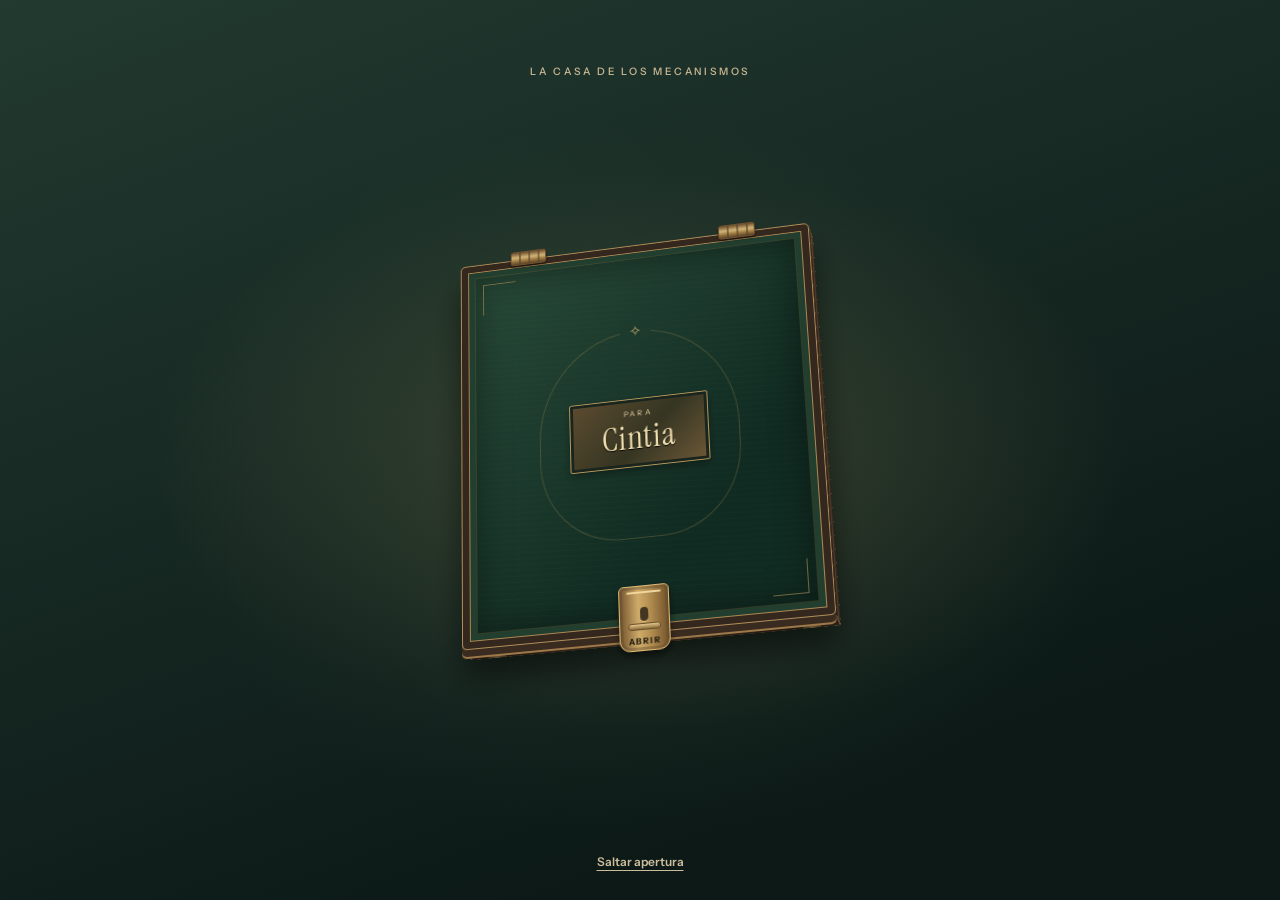
==== commit 39fcac6f: "Rediseñar la caja y el acabado de la casa de mecanismos" ====
--- a/index.html
+++ b/index.html
@@ -7,12 +7,14 @@
   <title>Diciembre para Cintia</title>
   <link rel="stylesheet" href="./estilos.css">
   <link rel="stylesheet" href="./experiencias.css">
+  <link rel="stylesheet" href="./acabado.css">
   <script defer src="./escape-room.js"></script>
   <script defer src="./calendario-publicado.js"></script>
   <script defer src="./recursos-reto.js"></script>
   <script defer src="./retos-avanzados.js"></script>
   <script defer src="./mecanismos.js"></script>
   <script defer src="./experiencias.js"></script>
+  <script defer src="./cerradura-transmisiones.js"></script>
   <script defer src="./vista-reto.js"></script>
   <script defer src="./app.js"></script>
 </head>
@@ -35,6 +37,7 @@
             <div class="fronton"><span></span></div>
           </div>
           <div class="fachada">
+            <span class="guirnalda-casa" aria-hidden="true"></span>
             <div id="puertas" class="puertas" role="group" aria-label="Puertas del calendario"></div>
           </div>
           <div class="escalones" aria-hidden="true"></div>
--- a/estilos.css
+++ b/estilos.css
@@ -892,3 +892,13 @@
 .tapa-compartimento svg { width:3rem; height:3rem; }
 @keyframes levantar-tapa { to {transform:rotateX(105deg);opacity:.2;} }
 @media(prefers-reduced-motion:reduce){.nucleo-engranaje{transition:none;}.tapa-compartimento{animation:none;transform:rotateX(105deg);opacity:.2;}}
+
+.control-reto {
+  border-radius: .8rem;
+  font-size: .92rem;
+  border-color: #9a79576b;
+}
+
+.control-reto:active:not(:disabled) { filter: brightness(.92); }
+
+dialog details { border-radius: .8rem; }
--- a/experiencias.css
+++ b/experiencias.css
@@ -68,3 +68,149 @@
 .movimiento-reducido .hoja-caja { animation-duration:.1s; }
 .movimiento-reducido :is(.criatura-pixel,.huevo-pixel,.huevo-pixel::after,.nota-cayendo,.arranque-pixel,.casa-despierta .fachada,.casa-despierta:not(#calendario)) { animation:none; }
 html { scrollbar-gutter:stable; }
+.selector-transmision { display:grid; grid-template-columns:1fr 1fr; gap:.5rem; margin-block:.7rem; }
+.selector-transmision button { min-height:48px; padding:.5rem .25rem; }
+.selector-transmision button[aria-pressed='true'] { background:#2e4e3d; color:#fff1ce; outline:2px solid #b39252; outline-offset:2px; }
+.conexiones-transmision { padding:.55rem; border:1px solid #aa936b; background:#e9d8b73b; margin-block:.7rem; }
+.conexiones-transmision svg { display:block; width:100%; max-width:22rem; margin:auto; }
+.conexiones-transmision p { font-size:.86rem; margin:.25rem 0; }
+.numero-rueda { fill:#27372e; stroke:#f7e6be; stroke-width:3px; paint-order:stroke; font:750 17px var(--sans); }
+.rueda-afectada path { stroke:#fff0a0; stroke-width:17; stroke-dasharray:7 2; }
+.demostracion-cerradura { margin-top:1rem; padding:.65rem; border:1px dashed #947a51; }
+.demostracion-cerradura button { margin:.25rem .25rem .25rem 0; }
+.demostracion-cerradura p { margin:.4rem 0; font-size:.9rem; }
+.esquema-transmisiones { margin-block:.75rem; }
+.cerradura-transmisiones .controles-ruedas>div { grid-template-columns:4.5rem 1fr 1fr; }
+@media(max-width:360px) { .cerradura-transmisiones .controles-ruedas>div { grid-template-columns:3.8rem 1fr 1fr; } }
+
+@media (max-width:600px) {
+  dialog { width:calc(100% - .5rem); max-height:calc(100% - .5rem); padding-inline:.75rem; }
+  dialog h2 { font-size:1.65rem; line-height:1.1; margin-block:.35rem; }
+  .cerradura-transmisiones > svg { max-height:32dvh; margin:auto; }
+  .cerradura-transmisiones .selector-transmision { margin-block:.3rem; }
+  .cerradura-transmisiones .controles-ruedas { gap:.2rem; margin-bottom:.3rem; }
+}
+
+.panel-cerradura {
+  display: grid;
+  gap: .3rem;
+  width: min(100%, 22rem);
+  margin: .35rem auto 0;
+  padding: .35rem .65rem;
+  background: #faefd9aa;
+  border: 1px solid #9a795738;
+  border-radius: 1rem;
+}
+
+.modos-cerradura {
+  display: flex;
+  justify-content: space-between;
+  align-items: center;
+  font-weight: 650;
+  font-size: .88rem;
+}
+
+.cerradura-transmisiones .selector-transmision {
+  gap: 0;
+  margin: 0;
+  padding: 2px;
+  border-radius: 99px;
+  background: #54402b14;
+}
+
+.selector-transmision .control-reto {
+  min-height: 44px;
+  padding: 0 .4rem;
+  border: 0;
+  border-radius: 99px;
+  background: transparent;
+}
+
+.selector-transmision .control-reto[aria-pressed='true'] { outline: none; }
+.selector-transmision .control-reto:focus-visible { outline: 2px solid #793d34; outline-offset: -2px; }
+
+.cerradura-transmisiones .controles-ruedas {
+  grid-template-columns: repeat(2, minmax(0, 1fr));
+  gap: .35rem;
+  margin: 0;
+}
+
+.cerradura-transmisiones .controles-ruedas > div {
+  grid-template-columns: repeat(2, 44px);
+  justify-content: center;
+  column-gap: .3rem;
+  row-gap: 0;
+  text-align: center;
+}
+
+.cerradura-transmisiones .controles-ruedas span {
+  grid-column: 1 / -1;
+  font-size: .78rem;
+}
+
+.cerradura-transmisiones .controles-ruedas button {
+  padding: 0;
+  border-radius: 50%;
+  font-size: 1.3rem;
+  line-height: 1;
+}
+
+.panel-cerradura .pestillo-control {
+  width: fit-content;
+  min-height: 44px;
+  justify-self: center;
+  border-radius: 99px;
+}
+
+.panel-cerradura .estado-cerradura { margin: 0; font-size: .85rem; text-align: center; }
+.panel-cerradura .estado-cerradura:empty { display: none; }
+.acciones-cerradura { display: flex; justify-content: center; gap: .3rem; }
+.acciones-cerradura button { border-color: transparent; background: transparent; font-size: .8rem; }
+
+/* El archivo de la casa acompaña a la caja existente; no añade recursos externos. */
+.historia-entrada {
+  width: min(650px, calc(100% - 24px));
+  max-height: 92svh;
+  margin: auto;
+  padding: 1.4rem 2rem 0;
+  overflow-y: auto;
+  overscroll-behavior: contain;
+  color: var(--marfil);
+  border: 1px solid #b89a6f;
+  border-radius: 8px;
+  background: radial-gradient(ellipse at 50% 15%, #41524e, transparent 55%), #1b2c32;
+  box-shadow: 0 20px 100px #0009;
+  animation: llegada-historia .35s ease-out;
+}
+.historia-entrada::backdrop { background: #08151bd9; backdrop-filter: blur(5px); }
+html:has(.historia-entrada[open]) { overflow: hidden; }
+.cabecera-historia { display: flex; align-items: center; justify-content: space-between; gap: 12px; }
+.sello-historia { color: var(--ambar); font: 600 .68rem/1.5 var(--sans); letter-spacing: .14em; }
+.cerrar-historia { min-width: 44px; min-height: 44px; padding: 0; background: transparent; color: var(--marfil); border: 1px solid #bc9d6e80; border-radius: 50%; font-size: 1.4rem; cursor: pointer; }
+.pedestal-historia { max-width: 360px; margin: -.5rem auto 0; }
+.pedestal-historia svg { display: block; width: 100%; height: auto; }
+.historia-entrada h2 { margin: .3rem 0 1rem; color: #f3d3a0; font: 400 clamp(2.3rem, 7vw, 3.5rem)/1.02 var(--serif); text-wrap: balance; }
+.texto-historia { font-size: .96rem; line-height: 1.55; }
+.texto-historia p { margin: 0 0 .85rem; white-space: pre-line; }
+.texto-historia blockquote { margin: .5rem 0 1rem; padding: .8rem 1rem; border-left: 2px solid #d0ad77; background: #f5dcac0c; color: #f3d3a0; font: 400 1.6rem/1.15 var(--serif); }
+.historia-entrada footer { position: sticky; bottom: 0; margin: 1rem -2rem 0; padding: .85rem 2rem max(.85rem, env(safe-area-inset-bottom)); background: #1b2c32f5; border-top: 1px solid #b89a6f40; }
+.historia-entrada footer button { width: 100%; min-height: 48px; }
+.diario-historia { grid-column: 1 / -1; }
+.hallazgo-historia { margin: .8rem 0; padding: .8rem 1rem; border-left: 2px solid #9b713e; background: #6d4c1a0a; }
+.hallazgo-historia h4 { margin: 0 0 .4rem; font: 650 .95rem/1.4 var(--sans); }
+.hallazgo-historia p { margin: .4rem 0; white-space: pre-line; }
+.transicion-historia { font-size: 1.05rem; white-space: pre-line; }
+.releer-historia { grid-column: 1 / -1; justify-self: start; }
+.contexto-historia { font-style: italic; }
+.revelacion-historia { padding: .8rem; border: 1px solid #9b713e; }
+@keyframes llegada-historia { from { opacity: 0; transform: translateY(8px); } to { opacity: 1; transform: none; } }
+@media (max-width: 430px) {
+  .historia-entrada { padding: .8rem 1.1rem 0; max-height: 94svh; }
+  .historia-entrada footer { margin-inline: -1.1rem; padding-inline: 1.1rem; }
+  .pedestal-historia { max-width: 270px; }
+  .texto-historia { font-size: .9rem; }
+}
+@media (prefers-reduced-motion: reduce) { .historia-entrada { animation: none; } }
+.movimiento-reducido .historia-entrada { animation: none; }
+
+.esquema-transmisiones { font-size: .88rem; }
--- a/acabado.css
+++ b/acabado.css
@@ -0,0 +1,114 @@
+/* Una miniatura de abeto, nogal y latón. Sin imágenes ni animación ambiental. */
+:root { --noche:#101e1c; --verde:#213c31; --ambar:#e5b46c; --marfil:#f2e7d1; --laton:#ac8752; --madera:#392b23; }
+body { background:radial-gradient(ellipse at 50% 26%,#30463b 0,transparent 65%),linear-gradient(145deg,#152822,#0b1615 85%); }
+html { scrollbar-gutter:auto; }
+#portada.entrada-caja {
+  position:relative; isolation:isolate; min-height:100svh; padding:2rem 1rem;
+  display:flex; flex-direction:column; align-items:center; justify-content:center; gap:0;
+  color:var(--marfil); background:radial-gradient(ellipse at 50% 53%,#61704b35,transparent 53%),linear-gradient(160deg,#223a30,#0c1917 80%);
+}
+.entrada-caja::before { content:''; position:absolute; z-index:-1; inset:16% 8%; border:0; border-radius:50%; background:radial-gradient(ellipse,#cead6220,transparent 65%); }
+.rotulo-caja { position:absolute; top:clamp(2rem,7svh,4.5rem); padding-inline:1rem; color:#c6b591; font:550 .64rem/1.8 var(--sans); letter-spacing:.27em; text-align:center; }
+.perspectiva-caja { perspective:2200px; width:min(79vw,23rem,calc(49svh - 2rem)); padding:0; margin:1rem auto 3rem; }
+.caja-adviento {
+  position:relative; width:100%; aspect-ratio:.88; border:0; border-radius:5px;
+  transform:translateY(0) rotateX(22deg) rotateY(-12deg) rotateZ(-2deg); transform-style:preserve-3d;
+  background:linear-gradient(140deg,#6b4b30,#34271f); box-shadow:0 25px 32px #0008;
+}
+.interior-caja { inset:6px; border:10px solid #5a3e2b; border-radius:3px; transform:translateZ(0); background:radial-gradient(ellipse at 50% 30%,#a1874540,transparent 80%),#132b24; box-shadow:inset 0 0 0 1px #ac8752,inset 0 0 0 5px #201f17,inset 0 12px 25px #0009; }
+.interior-caja::after { content:''; position:absolute; inset:0; pointer-events:none; border:1px solid #d4aa6560; box-shadow:inset 0 0 22px #eab76b25; }
+.luz-interior { position:absolute; inset:0; opacity:.15; background:radial-gradient(ellipse at 50% 30%,#f8c96f55,transparent 75%); }
+.costado-caja { position:absolute; background:repeating-linear-gradient(0deg,#ffffff03 0 1px,transparent 1px 5px),linear-gradient(90deg,#30251d,#6b4d34 40%,#33271e); border:1px solid #9b7547; }
+.costado-frontal { left:0; right:0; height:30px; top:100%; transform-origin:top; transform:rotateX(-90deg); }
+.costado-derecho { top:0; bottom:0; width:30px; left:100%; transform-origin:left; transform:rotateY(90deg); }
+.costado-frontal::before,.costado-frontal::after { content:''; position:absolute; top:0; bottom:0; width:17px; background:linear-gradient(90deg,#65502e,#b0945c,#685131); box-shadow:inset 0 0 0 1px #d9bc7040; }
+.costado-frontal::before { left:18px; }.costado-frontal::after { right:18px; }
+.tapa-caja { inset:0; z-index:3; transform:translateZ(5px); transform-origin:50% 0; transform-style:preserve-3d; transition:none; }
+.tapa-exterior,.tapa-interior { inset:0; border:1px solid #b08e59; border-radius:5px; backface-visibility:hidden; }
+.tapa-exterior {
+  display:grid; place-content:center; place-items:center;
+  background:repeating-linear-gradient(3deg,#d8be7d05 0 1px,transparent 1px 6px),linear-gradient(135deg,#294b39,#102b22 70%);
+  box-shadow:inset 0 0 0 7px #34271e,inset 0 0 0 8px #ac8752,inset 0 0 0 14px #213e2e,inset 0 0 0 15px #a287493d,inset 0 0 35px 18px #0005,0 7px 0 #392b20,0 9px 0 #9d7848;
+}
+.tapa-exterior::before,.tapa-exterior::after { content:''; position:absolute; width:34px; height:34px; border:1px solid #bd9a5c90; }
+.tapa-exterior::before { left:23px; top:23px; border-right:0; border-bottom:0; }.tapa-exterior::after { right:23px; bottom:23px; border-left:0; border-top:0; }
+.ornamento-caja { position:absolute; inset:23% 22%; border:1px solid #ad92524d; border-radius:50% 50% 40% 40%; }
+.ornamento-caja::before { content:'✧'; display:block; margin-top:-.8rem; color:#bca16b; text-align:center; background:#1d3b2c; width:2rem; margin-inline:auto; }
+.placa-cintia { z-index:1; display:grid; place-items:center; gap:3px; padding:.65rem 2rem .85rem; border:1px solid #b6975b; border-radius:2px; color:#ead9af; background:linear-gradient(135deg,#5d4c30,#353522 55%,#6d5837); box-shadow:0 4px 9px #0005,inset 0 0 0 3px #1a251d; }
+.placa-para { font-size:.48rem; letter-spacing:.28em; }
+.tapa-exterior .placa-cintia h1 { margin:0; font:400 clamp(1.6rem,7vw,2.1rem)/1 var(--serif); letter-spacing:.025em; color:#f2dfaf; }
+.tapa-interior { transform:rotateX(180deg) translateZ(5px); background:repeating-linear-gradient(0deg,#e4ce9105 0 1px,transparent 1px 4px),linear-gradient(130deg,#274333,#11291f); box-shadow:inset 0 0 0 8px #463321,inset 0 0 0 9px #b49154,inset 0 0 25px #0009; display:grid; place-items:center; }
+.sello-interior { padding:1rem; border:1px solid #b4965b60; border-radius:50%; color:#b6a075; font:1.1rem var(--serif); letter-spacing:.13em; }
+.canto-tapa { position:absolute; top:100%; left:0; right:0; height:8px; transform-origin:top; transform:rotateX(-90deg); background:linear-gradient(#ad8750,#4b3422 60%); border:1px solid #916a3e; }
+.bisagras-caja { position:absolute; inset:-8px 15% auto; z-index:5; height:16px; display:flex; justify-content:space-between; transform:translateZ(8px); pointer-events:none; }
+.bisagras-caja i { width:38px; border:1px solid #70512e; border-radius:3px; background:repeating-linear-gradient(90deg,transparent 0 8px,#513e2b99 8px 10px),linear-gradient(#6b4c2d,#d4b577 42%,#9a783f 70%,#5b4127); box-shadow:0 2px 3px #0008; }
+.cierre-metalico { z-index:6; bottom:-20px; left:calc(50% - 25px); width:50px; height:66px; border:1px solid #e1bc75; border-radius:5px 5px 11px 11px; background:linear-gradient(90deg,#74542f,#ceab69 38%,#af8a4e 65%,#71512b); box-shadow:0 4px 7px #0008,inset 0 0 0 3px #5c4b2f66; transform:translateZ(12px); transform-origin:center 8px; text-indent:0; overflow:visible; color:#241f14; font-size:0; transition:none; touch-action:manipulation; }
+.cierre-metalico::before { content:''; position:absolute; top:5px; left:7px; right:7px; height:2px; border-radius:2px; background:#f0d59c; }
+.cierre-metalico::after { left:20px; top:21px; width:8px; height:14px; background:#443522; border-radius:4px; box-shadow:0 1px #e4c37f; }
+.pasador-cierre { position:absolute; top:37px; left:8px; right:8px; height:7px; border:1px solid #69502c; border-radius:3px; background:linear-gradient(#e5c88c,#896b3a); }
+.etiqueta-cierre { position:absolute; top:51px; left:0; right:0; text-align:center; font:700 8.5px/1 var(--sans); letter-spacing:.12em; }
+.cierre-metalico:hover { filter:brightness(1.13); }.cierre-metalico:focus-visible { outline:2px solid #ffe4a8; outline-offset:7px; }
+.saltar-introduccion { position:absolute; bottom:max(1rem,env(safe-area-inset-bottom)); padding:.6rem 1rem; min-height:44px; border:0; color:#cbbd9c; background:transparent; font-size:.75rem; text-decoration:underline; text-underline-offset:4px; }
+.estado-entrada { position:absolute; bottom:4.6rem; left:1rem; right:1rem; text-align:center; color:#cbbd9c; font-size:.72rem; }
+.estado-entrada:empty { display:none; }
+.entrada-caja[data-fase='abriendo'] .caja-adviento { will-change:transform; }
+#calendario { padding:1.3rem .65rem 1.3rem; }
+.introduccion { margin:0 auto 1.05rem; max-width:36rem; }
+.introduccion h1 { font-size:clamp(2.75rem,10.2vw,5.8rem); color:#eee4cf; }
+.introduccion em { color:#d6b47e; }
+.escena { max-width:38rem; padding:.8rem .65rem 1.3rem; }
+.casa { filter:drop-shadow(0 14px 12px #0005); }
+.tejado { height:clamp(5rem,20vw,8.2rem); margin-inline:-.5rem; }
+.fronton { background:#d6c7a6; padding-bottom:.6rem; }
+.fronton::before { inset:.32rem .65rem .2rem; background:#805e39; }
+.fronton::after { inset:.6rem 1.15rem .4rem; background:repeating-linear-gradient(0deg,transparent 0 7px,#0b141a66 8px 9px),repeating-linear-gradient(90deg,transparent 0 22px,#0b141a33 23px 24px),linear-gradient(135deg,#514236,#29332d 65%,#1a2822); }
+.fronton span { width:clamp(2rem,7vw,3.1rem); border-color:#aa8854; background:linear-gradient(0deg,transparent 45%,#806337 46% 53%,transparent 54%),linear-gradient(90deg,transparent 45%,#806337 46% 53%,transparent 54%),radial-gradient(ellipse,#f5d89a,#c28e42 65%,#664d31); box-shadow:0 0 0 4px #233e2f,0 0 0 6px #10261d,0 0 22px #e7b7562e; }
+.fronton span::after { content:''; position:absolute; bottom:-9px; left:calc(50% - 5px); width:10px; height:8px; background:#813a32; clip-path:polygon(0 0,50% 25%,100% 0,90% 100%,50% 65%,10% 100%); }
+.chimenea { background:repeating-linear-gradient(#5c4034 0 .55rem,#382f25 .56rem .62rem); border-top-color:#d2c5a7; }
+.fachada { padding:.75rem .65rem .7rem; border-color:#896d45; border-top:4px solid #d6c7a6; border-bottom:7px solid #775733; background:repeating-linear-gradient(90deg,transparent 0 23px,#071a1366 24px 25px),repeating-linear-gradient(0deg,#e1b85d03 0 1px,transparent 1px 4px),linear-gradient(110deg,#2b4837,#172f24 80%); box-shadow:inset 0 5px 8px #070f0a99,inset 0 0 0 4px #ad88582e,5px 4px 0 #2c271c,6px 4px 0 #7b633e; }
+.fachada::before,.fachada::after { width:4px; background:linear-gradient(90deg,#594027,#ab8c58,#493a27); }
+.guirnalda-casa { position:absolute; z-index:2; left:5%; right:5%; top:-4px; height:9px; border-bottom:3px solid #38523c; border-radius:0 0 50% 50%; pointer-events:none; background:radial-gradient(circle at 9% 70%,#f1d592 0 1px,transparent 2px),radial-gradient(circle at 29% 95%,#dca553 0 1px,transparent 2px),radial-gradient(circle at 50% 100%,#f5dda0 0 1px,transparent 2px),radial-gradient(circle at 71% 95%,#dca553 0 1px,transparent 2px),radial-gradient(circle at 91% 70%,#f1d592 0 1px,transparent 2px); }
+.puertas { gap:clamp(.5rem,2.1vw,.85rem) clamp(.4rem,1.8vw,.85rem); }
+.ventana { height:clamp(3rem,12.8vw,3.9rem); min-width:44px; min-height:48px; --borde:#b59a6a; --hoja:#4e6046; box-shadow:0 2px 0 #30281c,0 5px 6px #0008,inset 0 0 0 2px #57452d,inset 0 0 0 3px #cfb47366; }
+.ventana::after { height:5px; background:linear-gradient(#ddcfad 0 40%,#a38b60 41% 68%,#443824 69%); }
+.ventana .numero { min-width:1.6rem; height:1.55rem; color:#f2e8cf; background:#172e24e8; border:1px solid #b9a47780; font-size:clamp(1rem,3vw,1.125rem); box-shadow:0 1px 2px #0006; }
+.ventana .estado { top:2px; right:3px; min-width:12px; height:13px; text-align:center; border-radius:50%; background:#11251ce6; font-size:.68rem; line-height:13px; }
+.ventana[data-estado='futura'] { --borde:#8e805e; --hoja:#344a3d; --cristal:#293e33; --cristal-borde:#17281f; }
+.ventana[data-estado='futura'] .numero { color:#c9c7b3; border-style:solid; background:#1a2a23; }
+.ventana[data-estado='sin-llave'] { --hoja:#4d4940; --cristal:#424538; --cristal-borde:#222e25; }
+.ventana[data-estado='destacada'],.ventana[data-estado='abierta'] { --cristal:#f6c477; --cristal-borde:#98612c; --borde:#f0cb8c; box-shadow:0 0 14px #dca75555,0 4px 6px #0008,inset 0 0 0 2px #7e643a; }
+.ventana[data-estado='destacada'] .numero,.ventana[data-estado='abierta'] .numero { color:#302b1e; background:#f1dab0; border-color:#ffedbd; }
+.ventana[data-estado='resuelta'] { --cristal:#9e8246; --cristal-borde:#3b5137; --hoja:#65734e; }
+.ventana[data-estado='resuelta'] .estado { background:#d1cba3; color:#203b2a; text-shadow:none; font-weight:700; }
+.ventana.portal { height:clamp(4.2rem,18vw,6rem); --hoja:#59372e; --borde:#b99760; }
+.ventana.portal .numero { background:#5e372b; color:#f2dfb6; }
+.ventana.portal[data-estado='destacada'] .numero { background:#edd39e; color:#3a281e; }
+.abeto { background:radial-gradient(circle at 48% 24%,#ddc182 0 1px,transparent 2px),radial-gradient(circle at 30% 66%,#c4985a 0 1px,transparent 2px),linear-gradient(100deg,#4e6043,#1c382a 70%,#10271d); }
+.suelo { background:linear-gradient(#c2c6b1,#6a7a65); box-shadow:0 .3rem 0 #3c4c39,0 .8rem 1.5rem #0007; }
+.luna { width:clamp(2.2rem,8vw,3.7rem); background:radial-gradient(circle at 36% 30%,#f0dfba,#a3956d); box-shadow:0 0 25px #b6a15f22; }
+#abrir-cuaderno { margin-top:.7rem; background:linear-gradient(130deg,#294335,#172e24); border-color:#9a7e4a; border-radius:5px; box-shadow:inset 0 0 0 3px #b49a5c14,0 3px 7px #0004; font-size:.88rem; }
+.repetir-introduccion { margin:.6rem auto; min-height:44px; color:#b7b59c; font-size:.75rem; text-underline-offset:4px; }
+dialog:not(.historia-entrada) { background:var(--fibra),linear-gradient(125deg,#faf0d9,#e7d8b8); border-color:#aa8b56; border-radius:7px; box-shadow:0 20px 80px #07130ec9,inset 0 0 0 4px #a48a5424; }
+dialog::backdrop { background:#081810d6; }
+.control-reto { border-radius:5px; }
+.control-reto.principal { background:linear-gradient(125deg,#325740,#213e30); }
+.barra-tarjeta { background:#f2e5ca; }
+#cuaderno .diario-historia { padding-top:.3rem; }
+#cuaderno .hallazgo-historia { border-radius:0 4px 4px 0; background:#b18e4820; border-color:#9a783b; }
+.historia-entrada { background:radial-gradient(ellipse at 50% 15%,#3a503c,transparent 55%),#192e25; }
+.historia-entrada footer { background:#192e25f5; }
+.barra-prueba { background:#213b2e !important; color:#eee2c5 !important; border-bottom:1px solid #947b4b; }
+.barra-prueba a { color:#e2c48f; }
+.revision-apertura { display:flex; flex-wrap:wrap; align-items:center; gap:.5rem; padding:.5rem 0; font-size:.82rem; }
+.revision-apertura label { display:grid; gap:.2rem; }.revision-apertura select { max-width:100%; min-height:44px; }
+@media(min-width:54rem) {
+  #calendario { column-gap:3rem; padding:2rem 2rem 1rem; }
+  .introduccion { margin:8rem 0 0; }.introduccion h1 { font-size:clamp(4rem,6.5vw,6rem); }
+  .ventana { height:3.5rem; }.ventana.portal { height:5.6rem; }.tejado { height:7.5rem; }
+  #abrir-cuaderno { grid-column:2; }.repetir-introduccion { grid-column:2; }
+}
+@media(max-height:600px) and (min-width:600px) {
+  .perspectiva-caja { width:min(44vw,46svh); margin-bottom:1rem; }
+  .rotulo-caja { top:1rem; }.saltar-introduccion { bottom:.4rem; }
+}
+@media(prefers-reduced-motion:reduce) { .entrada-caja *, .escena * { will-change:auto !important; } }
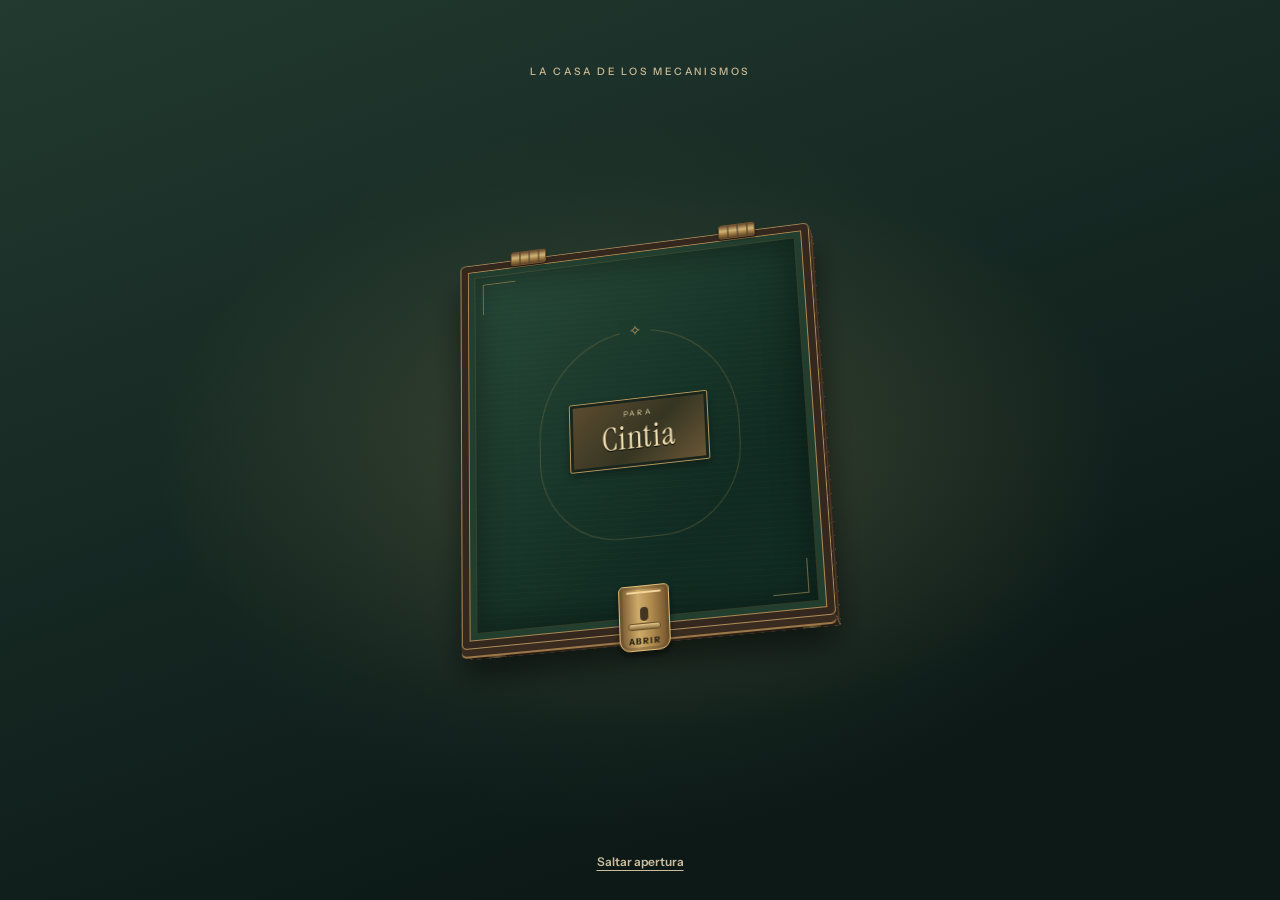
==== commit 78bcb225: "Configurar iconos y nombre Adviento para la app instalada" ====
--- a/index.html
+++ b/index.html
@@ -4,7 +4,13 @@
   <meta charset="utf-8">
   <meta name="viewport" content="width=device-width, initial-scale=1">
   <meta name="theme-color" content="#111d29">
+  <meta name="mobile-web-app-capable" content="yes">
+  <meta name="apple-mobile-web-app-capable" content="yes">
+  <meta name="apple-mobile-web-app-title" content="Adviento">
   <title>Diciembre para Cintia</title>
+  <link rel="manifest" href="./manifest.webmanifest">
+  <link rel="apple-touch-icon" sizes="192x192" href="./fotos/icono-192.png">
+  <link rel="icon" type="image/png" sizes="192x192" href="./fotos/icono-192.png">
   <link rel="stylesheet" href="./estilos.css">
   <link rel="stylesheet" href="./experiencias.css">
   <link rel="stylesheet" href="./acabado.css">
--- a/experiencias.css
+++ b/experiencias.css
@@ -186,7 +186,6 @@
 html:has(.historia-entrada[open]) { overflow: hidden; }
 .cabecera-historia { display: flex; align-items: center; justify-content: space-between; gap: 12px; }
 .sello-historia { color: var(--ambar); font: 600 .68rem/1.5 var(--sans); letter-spacing: .14em; }
-.cerrar-historia { min-width: 44px; min-height: 44px; padding: 0; background: transparent; color: var(--marfil); border: 1px solid #bc9d6e80; border-radius: 50%; font-size: 1.4rem; cursor: pointer; }
 .pedestal-historia { max-width: 360px; margin: -.5rem auto 0; }
 .pedestal-historia svg { display: block; width: 100%; height: auto; }
 .historia-entrada h2 { margin: .3rem 0 1rem; color: #f3d3a0; font: 400 clamp(2.3rem, 7vw, 3.5rem)/1.02 var(--serif); text-wrap: balance; }
--- a/acabado.css
+++ b/acabado.css
@@ -26,6 +26,9 @@
 .tapa-caja { inset:0; z-index:3; transform:translateZ(5px); transform-origin:50% 0; transform-style:preserve-3d; transition:none; }
 .tapa-exterior,.tapa-interior { inset:0; border:1px solid #b08e59; border-radius:5px; backface-visibility:hidden; }
 .tapa-exterior {
+  /* Compone la decoración y la placa con la cara frontal en WebKit. */
+  transform:translateZ(1px);
+  isolation:isolate;
   display:grid; place-content:center; place-items:center;
   background:repeating-linear-gradient(3deg,#d8be7d05 0 1px,transparent 1px 6px),linear-gradient(135deg,#294b39,#102b22 70%);
   box-shadow:inset 0 0 0 7px #34271e,inset 0 0 0 8px #ac8752,inset 0 0 0 14px #213e2e,inset 0 0 0 15px #a287493d,inset 0 0 35px 18px #0005,0 7px 0 #392b20,0 9px 0 #9d7848;
@@ -34,7 +37,7 @@
 .tapa-exterior::before { left:23px; top:23px; border-right:0; border-bottom:0; }.tapa-exterior::after { right:23px; bottom:23px; border-left:0; border-top:0; }
 .ornamento-caja { position:absolute; inset:23% 22%; border:1px solid #ad92524d; border-radius:50% 50% 40% 40%; }
 .ornamento-caja::before { content:'✧'; display:block; margin-top:-.8rem; color:#bca16b; text-align:center; background:#1d3b2c; width:2rem; margin-inline:auto; }
-.placa-cintia { z-index:1; display:grid; place-items:center; gap:3px; padding:.65rem 2rem .85rem; border:1px solid #b6975b; border-radius:2px; color:#ead9af; background:linear-gradient(135deg,#5d4c30,#353522 55%,#6d5837); box-shadow:0 4px 9px #0005,inset 0 0 0 3px #1a251d; }
+.placa-cintia { position:relative; z-index:1; display:grid; place-items:center; gap:3px; padding:.65rem 2rem .85rem; border:1px solid #b6975b; border-radius:2px; color:#ead9af; background:linear-gradient(135deg,#5d4c30,#353522 55%,#6d5837); box-shadow:0 4px 9px #0005,inset 0 0 0 3px #1a251d; }
 .placa-para { font-size:.48rem; letter-spacing:.28em; }
 .tapa-exterior .placa-cintia h1 { margin:0; font:400 clamp(1.6rem,7vw,2.1rem)/1 var(--serif); letter-spacing:.025em; color:#f2dfaf; }
 .tapa-interior { transform:rotateX(180deg) translateZ(5px); background:repeating-linear-gradient(0deg,#e4ce9105 0 1px,transparent 1px 4px),linear-gradient(130deg,#274333,#11291f); box-shadow:inset 0 0 0 8px #463321,inset 0 0 0 9px #b49154,inset 0 0 25px #0009; display:grid; place-items:center; }
